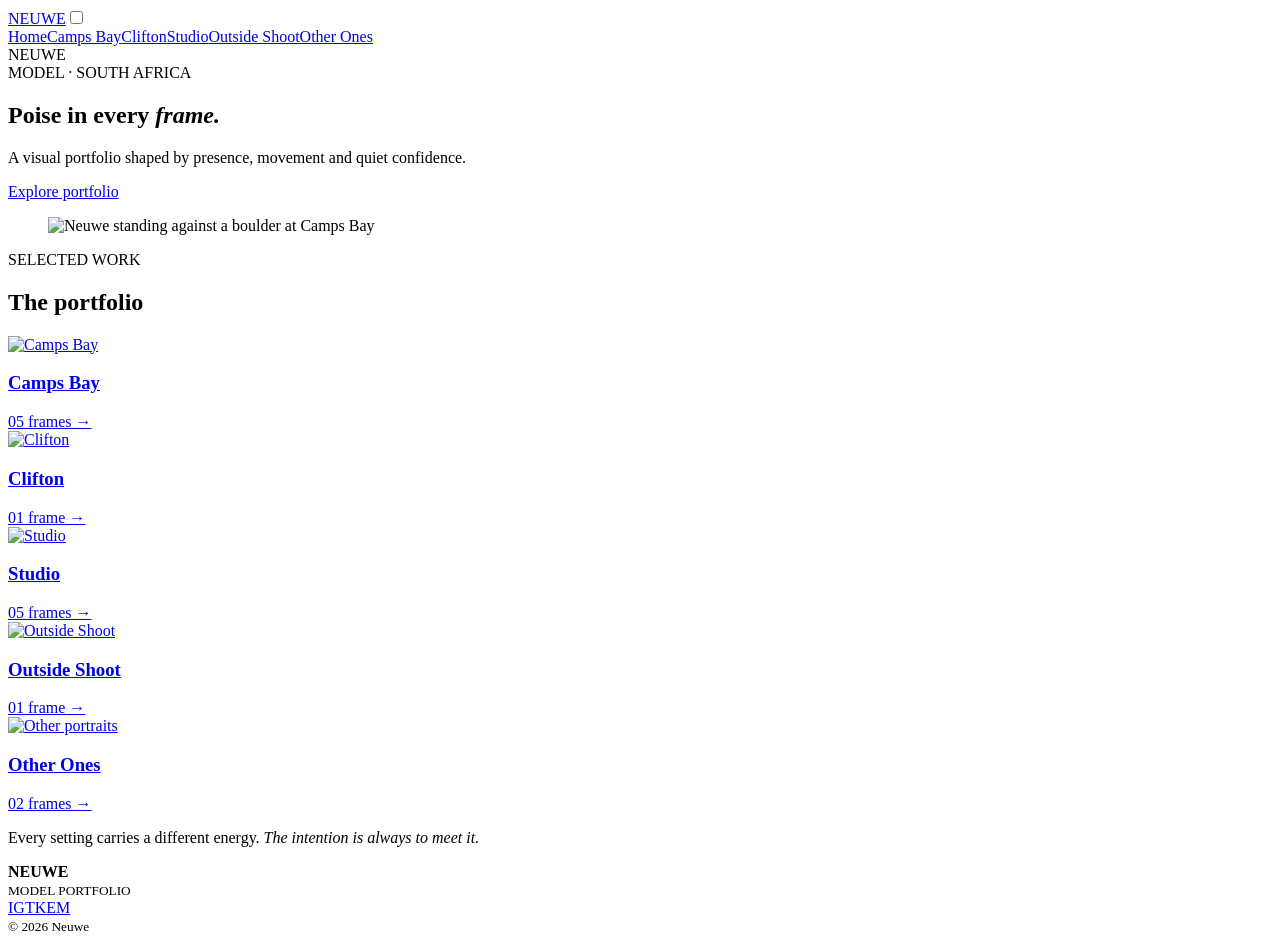
==== index.html @ 2f49eacc "Build Neuwe portfolio homepage" ====
<!doctype html><html lang="en"><head><meta charset="utf-8"><meta name="viewport" content="width=device-width,initial-scale=1"><meta name="description" content="Neuwe - modeling portfolio"><title>Neuwe | Model Portfolio</title><link rel="stylesheet" href="style.css"></head><body class="home"><header class="site-header"><nav class="nav container"><a class="logo" href="index.html">NEUWE</a><input class="toggle" id="navtoggle" type="checkbox"><label class="hamb" for="navtoggle"><span></span><span></span><span></span></label><div class="links"><a class="active" href="index.html">Home</a><a href="camps-bay.html">Camps Bay</a><a href="clifton.html">Clifton</a><a href="studio.html">Studio</a><a href="outside-shoot.html">Outside Shoot</a><a href="other-ones.html">Other Ones</a></div></nav></header><main><section class="hero"><div class="hero-in container"><div class="ghost">NEUWE</div><div class="hero-copy"><div class="eyebrow">MODEL · SOUTH AFRICA</div><h1>Poise in every <em>frame.</em></h1><p>A visual portfolio shaped by presence, movement and quiet confidence.</p><a class="button" href="#portfolio">Explore portfolio</a></div><figure class="hero-photo"><img src="images/camps-bay/1.jpg" alt="Neuwe standing against a boulder at Camps Bay"></figure></div></section><section class="preview" id="portfolio"><div class="container"><div class="section-head"><div><div class="eyebrow">SELECTED WORK</div><h2>The portfolio</h2></div></div><div class="cards"><a class="card" href="camps-bay.html"><div class="pic"><img src="images/camps-bay/2.jpg" alt="Camps Bay"></div><h3>Camps Bay</h3><span>05 frames →</span></a><a class="card" href="clifton.html"><div class="pic"><img src="images/clifton/1.jpg" alt="Clifton"></div><h3>Clifton</h3><span>01 frame →</span></a><a class="card" href="studio.html"><div class="pic"><img src="images/studio/1.jpg" alt="Studio"></div><h3>Studio</h3><span>05 frames →</span></a><a class="card" href="outside-shoot.html"><div class="pic"><img src="images/outside-shoot/1.jpg" alt="Outside Shoot"></div><h3>Outside Shoot</h3><span>01 frame →</span></a><a class="card" href="other-ones.html"><div class="pic"><img src="images/other-ones/1.jpg" alt="Other portraits"></div><h3>Other Ones</h3><span>02 frames →</span></a></div></div></section><section class="statement"><div class="container"><p>Every setting carries a different energy. <em>The intention is always to meet it.</em></p></div></section></main><footer><div class="foot container"><div><strong>NEUWE</strong><br><small>MODEL PORTFOLIO</small></div><div class="social"><a href="#">IG</a><a href="#">TK</a><a href="#">EM</a></div><small>© 2026 Neuwe</small></div></footer></body></html>
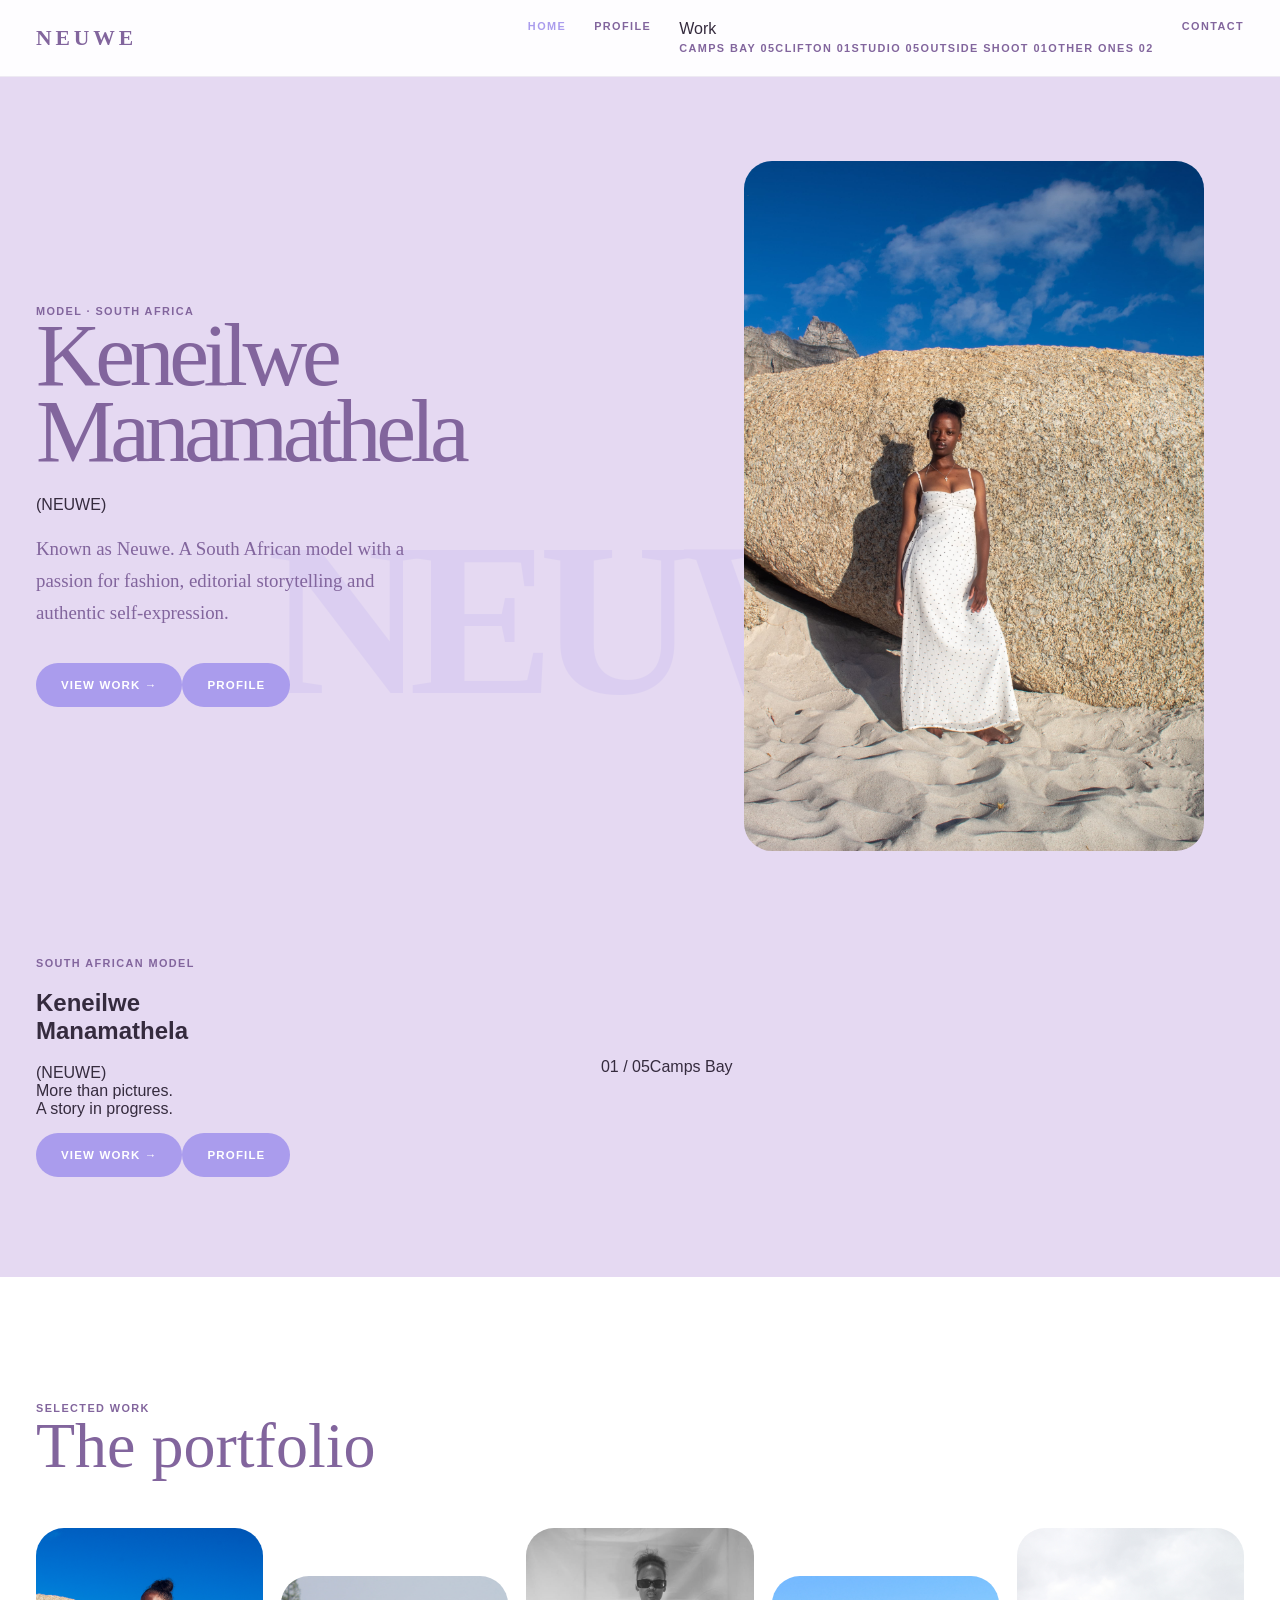
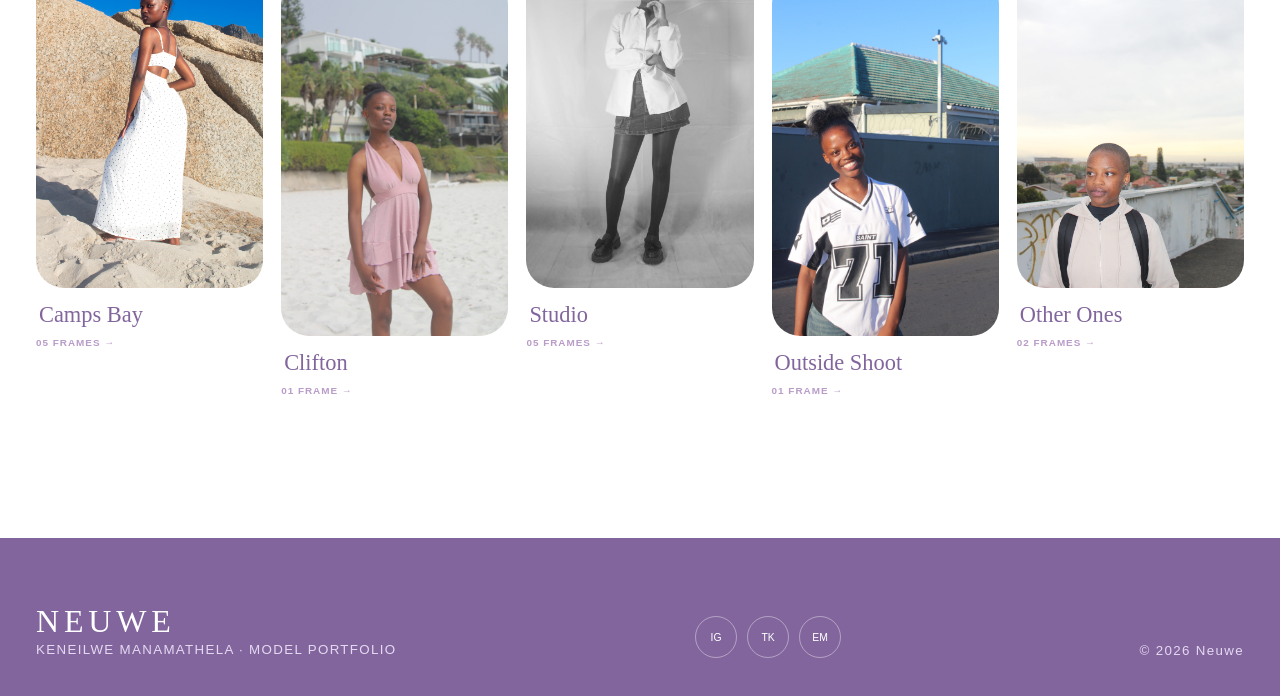
==== commit 074d642b: "Redesign Neuwe homepage and add profile entry" ====
--- a/index.html
+++ b/index.html
@@ -1 +1,53 @@
-<!doctype html><html lang="en"><head><meta charset="utf-8"><meta name="viewport" content="width=device-width,initial-scale=1"><meta name="description" content="Neuwe - modeling portfolio"><title>Neuwe | Model Portfolio</title><link rel="stylesheet" href="style.css"></head><body class="home"><header class="site-header"><nav class="nav container"><a class="logo" href="index.html">NEUWE</a><input class="toggle" id="navtoggle" type="checkbox"><label class="hamb" for="navtoggle"><span></span><span></span><span></span></label><div class="links"><a class="active" href="index.html">Home</a><a href="camps-bay.html">Camps Bay</a><a href="clifton.html">Clifton</a><a href="studio.html">Studio</a><a href="outside-shoot.html">Outside Shoot</a><a href="other-ones.html">Other Ones</a></div></nav></header><main><section class="hero"><div class="hero-in container"><div class="ghost">NEUWE</div><div class="hero-copy"><div class="eyebrow">MODEL · SOUTH AFRICA</div><h1>Poise in every <em>frame.</em></h1><p>A visual portfolio shaped by presence, movement and quiet confidence.</p><a class="button" href="#portfolio">Explore portfolio</a></div><figure class="hero-photo"><img src="images/camps-bay/1.jpg" alt="Neuwe standing against a boulder at Camps Bay"></figure></div></section><section class="preview" id="portfolio"><div class="container"><div class="section-head"><div><div class="eyebrow">SELECTED WORK</div><h2>The portfolio</h2></div></div><div class="cards"><a class="card" href="camps-bay.html"><div class="pic"><img src="images/camps-bay/2.jpg" alt="Camps Bay"></div><h3>Camps Bay</h3><span>05 frames →</span></a><a class="card" href="clifton.html"><div class="pic"><img src="images/clifton/1.jpg" alt="Clifton"></div><h3>Clifton</h3><span>01 frame →</span></a><a class="card" href="studio.html"><div class="pic"><img src="images/studio/1.jpg" alt="Studio"></div><h3>Studio</h3><span>05 frames →</span></a><a class="card" href="outside-shoot.html"><div class="pic"><img src="images/outside-shoot/1.jpg" alt="Outside Shoot"></div><h3>Outside Shoot</h3><span>01 frame →</span></a><a class="card" href="other-ones.html"><div class="pic"><img src="images/other-ones/1.jpg" alt="Other portraits"></div><h3>Other Ones</h3><span>02 frames →</span></a></div></div></section><section class="statement"><div class="container"><p>Every setting carries a different energy. <em>The intention is always to meet it.</em></p></div></section></main><footer><div class="foot container"><div><strong>NEUWE</strong><br><small>MODEL PORTFOLIO</small></div><div class="social"><a href="#">IG</a><a href="#">TK</a><a href="#">EM</a></div><small>© 2026 Neuwe</small></div></footer></body></html>+<!doctype html>
+<html lang="en">
+<head>
+  <meta charset="utf-8">
+  <meta name="viewport" content="width=device-width,initial-scale=1">
+  <meta name="description" content="Keneilwe Manamathela (Neuwe) — South African model portfolio">
+  <title>Keneilwe Manamathela | Neuwe</title>
+  <link rel="stylesheet" href="style.css">
+</head>
+<body class="home">
+<header class="site-header">
+  <nav class="nav container">
+    <a class="logo" href="index.html">NEUWE</a>
+    <input class="toggle" id="navtoggle" type="checkbox">
+    <label class="hamb" for="navtoggle" aria-label="Open navigation"><span></span><span></span><span></span></label>
+    <div class="links">
+      <a class="active" href="index.html">Home</a>
+      <a href="profile.html">Profile</a>
+      <div class="work-nav"><span>Work</span><div class="work-menu"><a href="camps-bay.html">Camps Bay <b>05</b></a><a href="clifton.html">Clifton <b>01</b></a><a href="studio.html">Studio <b>05</b></a><a href="outside-shoot.html">Outside Shoot <b>01</b></a><a href="other-ones.html">Other Ones <b>02</b></a></div></div>
+      <a href="#contact">Contact</a>
+    </div>
+  </nav>
+</header>
+<main>
+  <section class="hero">
+    <div class="hero-in container">
+      <div class="ghost">NEUWE</div>
+      <div class="hero-copy">
+        <div class="eyebrow">MODEL · SOUTH AFRICA</div>
+        <h1>Keneilwe<br>Manamathela</h1>
+        <span class="nickname">(NEUWE)</span>
+        <p>Known as Neuwe. A South African model with a passion for fashion, editorial storytelling and authentic self-expression.</p>
+        <div class="hero-actions"><a class="button" href="#portfolio">View Work →</a><a class="button button-outline" href="profile.html">Profile</a></div>
+      </div>
+      <figure class="hero-photo"><img src="images/camps-bay/1.jpg" alt="Keneilwe Manamathela standing against a boulder at Camps Bay"></figure>
+      <div class="mobile-hero-copy">
+        <div class="eyebrow">SOUTH AFRICAN MODEL</div><h1>Keneilwe<br>Manamathela</h1><span>(NEUWE)</span>
+        <div class="mobile-tagline">More than pictures.<br>A story in progress.</div>
+        <div class="hero-actions"><a class="button" href="#portfolio">View Work →</a><a class="button button-outline" href="profile.html">Profile</a></div>
+      </div>
+      <div class="hero-index"><span>01 / 05</span><i></i><span>Camps Bay</span></div>
+    </div>
+  </section>
+  <section class="preview" id="portfolio"><div class="container"><div class="section-head"><div><div class="eyebrow">SELECTED WORK</div><h2>The portfolio</h2></div></div><div class="cards">
+    <a class="card" href="camps-bay.html"><div class="pic"><img src="images/camps-bay/2.jpg" alt="Camps Bay"></div><h3>Camps Bay</h3><span>05 frames →</span></a>
+    <a class="card" href="clifton.html"><div class="pic"><img src="images/clifton/1.jpg" alt="Clifton"></div><h3>Clifton</h3><span>01 frame →</span></a>
+    <a class="card" href="studio.html"><div class="pic"><img src="images/studio/1.jpg" alt="Studio"></div><h3>Studio</h3><span>05 frames →</span></a>
+    <a class="card" href="outside-shoot.html"><div class="pic"><img src="images/outside-shoot/1.jpg" alt="Outside Shoot"></div><h3>Outside Shoot</h3><span>01 frame →</span></a>
+    <a class="card" href="other-ones.html"><div class="pic"><img src="images/other-ones/1.jpg" alt="Other portraits"></div><h3>Other Ones</h3><span>02 frames →</span></a>
+  </div></div></section>
+</main>
+<footer id="contact"><div class="foot container"><div><strong>NEUWE</strong><br><small>KENEILWE MANAMATHELA · MODEL PORTFOLIO</small></div><div class="social"><a href="#">IG</a><a href="#">TK</a><a href="mailto:">EM</a></div><small>© 2026 Neuwe</small></div></footer>
+</body></html>
--- a/style.css
+++ b/style.css
@@ -0,0 +1 @@
+:root{--plum:#82659D;--lav:#E5D9F2;--mauve:#B99CC8;--lilac:#DEC0F1;--peri:#AA9CED;--blush:#EBD8D0;--ink:#352b3e;--serif:Georgia,'Times New Roman',serif;--r:28px}*{box-sizing:border-box}html{scroll-behavior:smooth}body{margin:0;color:var(--ink);font-family:Arial,sans-serif}img{display:block;width:100%}a{text-decoration:none;color:inherit}.container{width:min(1360px,calc(100% - 72px));margin:auto}.site-header{position:fixed;z-index:20;inset:0 0 auto;background:#fffffff0;border-bottom:1px solid #82659d20}.nav{height:76px;display:flex;align-items:center;justify-content:space-between}.logo{font:700 1.35rem var(--serif);letter-spacing:.18em;color:var(--plum)}.links{display:flex;gap:28px}.links a,.back,.eyebrow{font-size:.68rem;font-weight:700;letter-spacing:.13em;text-transform:uppercase;color:var(--plum)}.links a:hover,.links a.active{color:var(--peri)}.toggle,.hamb{display:none}.home{background:var(--lav)}.hero{min-height:900px;padding:145px 0 100px;overflow:hidden}.hero-in{position:relative;min-height:670px;display:grid;grid-template-columns:.85fr 1.15fr;gap:7vw;align-items:center}.ghost{position:absolute;z-index:0;left:50%;top:46%;transform:translate(-50%,-50%);font:700 clamp(9rem,17vw,18rem)/.7 var(--serif);letter-spacing:-.07em;color:var(--peri);opacity:.16;white-space:nowrap}.hero-copy,.hero-photo{position:relative;z-index:1}.hero-copy h1{font:400 clamp(4.4rem,7vw,7.4rem)/.84 var(--serif);letter-spacing:-.06em;color:var(--plum);margin:0 0 28px}.hero-copy h1 em{display:block;color:var(--mauve);font-weight:400}.hero-copy p{max-width:390px;font:1.18rem/1.7 var(--serif);color:var(--plum)}.button{display:inline-block;margin-top:15px;padding:16px 25px;border-radius:999px;background:var(--peri);color:#fff;font-size:.72rem;font-weight:700;letter-spacing:.1em;text-transform:uppercase}.hero-photo{justify-self:end;max-width:610px}.hero-photo img{height:690px;object-fit:cover;object-position:center 28%;border-radius:var(--r)}.preview{padding:125px 0 140px;background:#fff}.section-head{margin-bottom:50px}.section-head h2{font:400 clamp(3.2rem,5vw,5.5rem)/1 var(--serif);color:var(--plum);margin:0}.cards{display:grid;grid-template-columns:repeat(5,1fr);gap:18px}.pic,.frame{overflow:hidden;border-radius:var(--r)}.card img{height:360px;object-fit:cover;transition:.4s}.card:nth-child(even){margin-top:48px}.card:hover img{transform:scale(1.035)}.card h3{font:400 1.4rem var(--serif);color:var(--plum);margin:14px 3px 4px}.card span{color:var(--mauve);font-size:.62rem;font-weight:700;letter-spacing:.1em;text-transform:uppercase}.statement{padding:120px 0;background:var(--blush)}.statement p{max-width:950px;margin:auto;font:400 clamp(2.5rem,4vw,4.6rem)/1.08 var(--serif);color:var(--plum)}.statement em{color:var(--mauve)}footer{padding:65px 0 38px;background:var(--plum);color:#fff}.foot{display:flex;justify-content:space-between;align-items:end}.foot strong{font:400 2rem var(--serif);letter-spacing:.15em}.foot small{color:var(--lav);letter-spacing:.1em}.social{display:flex;gap:10px}.social a{width:42px;height:42px;border:1px solid #ffffff66;border-radius:50%;display:grid;place-items:center;font-size:.65rem}.category{padding-top:76px}.cat-head{padding:86px 0 58px}.cat-head-in{display:flex;justify-content:space-between;align-items:end}.cat-head h1{font:400 clamp(4.2rem,8vw,8rem)/.85 var(--serif);letter-spacing:-.06em;color:var(--plum);margin:8px 0 0}.frame img{height:100%;object-fit:cover}.camps,.other{background:var(--lav)}.camps-main{padding-bottom:130px}.camps-hero{height:min(78vh,820px);margin-bottom:65px}.camps-grid{display:grid;grid-template-columns:1.1fr .9fr;gap:28px}.camps-grid .frame:nth-child(1){height:440px}.camps-grid .frame:nth-child(2){height:690px;margin-top:70px}.camps-grid .frame:nth-child(3){height:680px;margin-top:-180px}.camps-grid .frame:nth-child(4){height:420px}.clifton-main{padding-bottom:140px}.clifton-feature{padding:65px;background:var(--blush);border-radius:var(--r);display:grid;grid-template-columns:1.35fr .65fr;gap:70px;align-items:center}.clifton-feature .frame{height:720px}.feature-copy h2,.outside-copy h2{font:400 clamp(2.7rem,4vw,4.5rem)/1.05 var(--serif);color:var(--plum)}.feature-copy p,.outside-copy p,.studio-intro{font:1.1rem/1.8 var(--serif);color:var(--plum)}.studio .cat-head{background:var(--lav)}.studio-main{padding:90px 0 140px}.studio-intro{max-width:600px;margin:0 0 65px auto}.studio-grid{display:grid;grid-template-columns:repeat(12,1fr);gap:32px}.studio-grid .frame:nth-child(1){grid-column:1/8;height:700px}.studio-grid .frame:nth-child(2){grid-column:9/13;height:500px;margin-top:90px}.studio-grid .frame:nth-child(3){grid-column:1/5;height:510px;margin-top:55px}.studio-grid .frame:nth-child(4){grid-column:5/13;height:680px}.studio-grid .frame:nth-child(5){grid-column:3/11;height:740px}.studio-grid img{filter:grayscale(100%)}.outside{background:var(--blush)}.outside-main{padding:20px 0 140px}.outside-combo{display:grid;grid-template-columns:.7fr 1.3fr;gap:70px;align-items:center}.outside-copy{padding-left:35px}.outside-combo .frame{height:770px}.other-main{padding-bottom:145px}.pair{display:grid;grid-template-columns:1fr 1fr;gap:7vw;min-height:820px}.pair .frame{height:680px}.pair .frame:nth-child(2){margin-top:145px}.pair-note{max-width:620px;margin:50px auto;text-align:center;font:2rem/1.4 var(--serif);color:var(--plum)}@media(max-width:760px){.container{width:calc(100% - 32px)}.nav{height:66px}.links{position:fixed;inset:66px 0 auto;padding:28px 24px;background:var(--lav);display:none;flex-direction:column}.links a{padding:11px 0;font:400 1.4rem var(--serif);text-transform:none;letter-spacing:0}.hamb{display:flex;width:34px;height:34px;flex-direction:column;justify-content:center;align-items:flex-end;gap:5px}.hamb span{width:23px;height:1.5px;background:var(--plum)}.toggle{position:absolute;opacity:0}.toggle:checked~.links{display:flex}.hero{min-height:0;padding:95px 0 70px}.hero-in{display:flex;flex-direction:column;gap:28px;min-height:0}.ghost{top:35px;right:-3px;left:auto;transform:none;writing-mode:vertical-rl;font-size:24vw}.hero-photo{order:1;width:calc(100% - 42px);margin-right:auto}.hero-photo img{height:125vw;max-height:590px}.hero-copy{order:2}.hero-copy h1{font-size:16vw}.cards{grid-template-columns:1fr 1fr;gap:28px 13px}.card:nth-child(even){margin-top:50px}.card img{height:245px}.preview,.statement{padding:80px 0}.statement p{font-size:9vw}.foot{display:grid;gap:30px}.category{padding-top:66px}.cat-head{padding:55px 0 42px}.cat-head-in{flex-direction:column-reverse;align-items:flex-start;gap:25px}.cat-head h1{font-size:18vw}.camps-main{padding-bottom:85px}.camps-hero{width:94%;height:520px;margin:0 0 45px auto}.camps-grid{display:flex;flex-direction:column;gap:38px}.camps-grid .frame:nth-child(1){width:76%;height:390px}.camps-grid .frame:nth-child(2){width:88%;height:500px;margin-left:auto}.camps-grid .frame:nth-child(3){height:430px;margin:0}.camps-grid .frame:nth-child(4){width:72%;height:400px;margin-left:auto}.clifton-feature{padding:18px 18px 36px;display:flex;flex-direction:column}.clifton-feature .frame{height:540px}.studio-grid{display:flex;flex-direction:column;gap:42px}.studio-grid .frame:nth-child(1){width:92%;height:510px}.studio-grid .frame:nth-child(2){width:68%;height:390px;margin-left:auto}.studio-grid .frame:nth-child(3){width:72%;height:410px;margin:0}.studio-grid .frame:nth-child(4){height:480px}.studio-grid .frame:nth-child(5){width:84%;height:520px;margin:auto}.outside-combo{display:flex;flex-direction:column-reverse;gap:0}.outside-combo .frame{width:91%;height:560px;margin-left:auto}.outside-copy{width:88%;margin-top:-32px;padding:35px 26px;background:var(--lav);border-radius:22px;z-index:2}.pair{position:relative;display:block;min-height:760px}.pair .frame:first-child{width:82%;height:500px}.pair .frame:nth-child(2){position:absolute;right:0;bottom:0;width:67%;height:420px;margin:0;border:7px solid var(--lav)}.pair-note{font-size:1.6rem}}
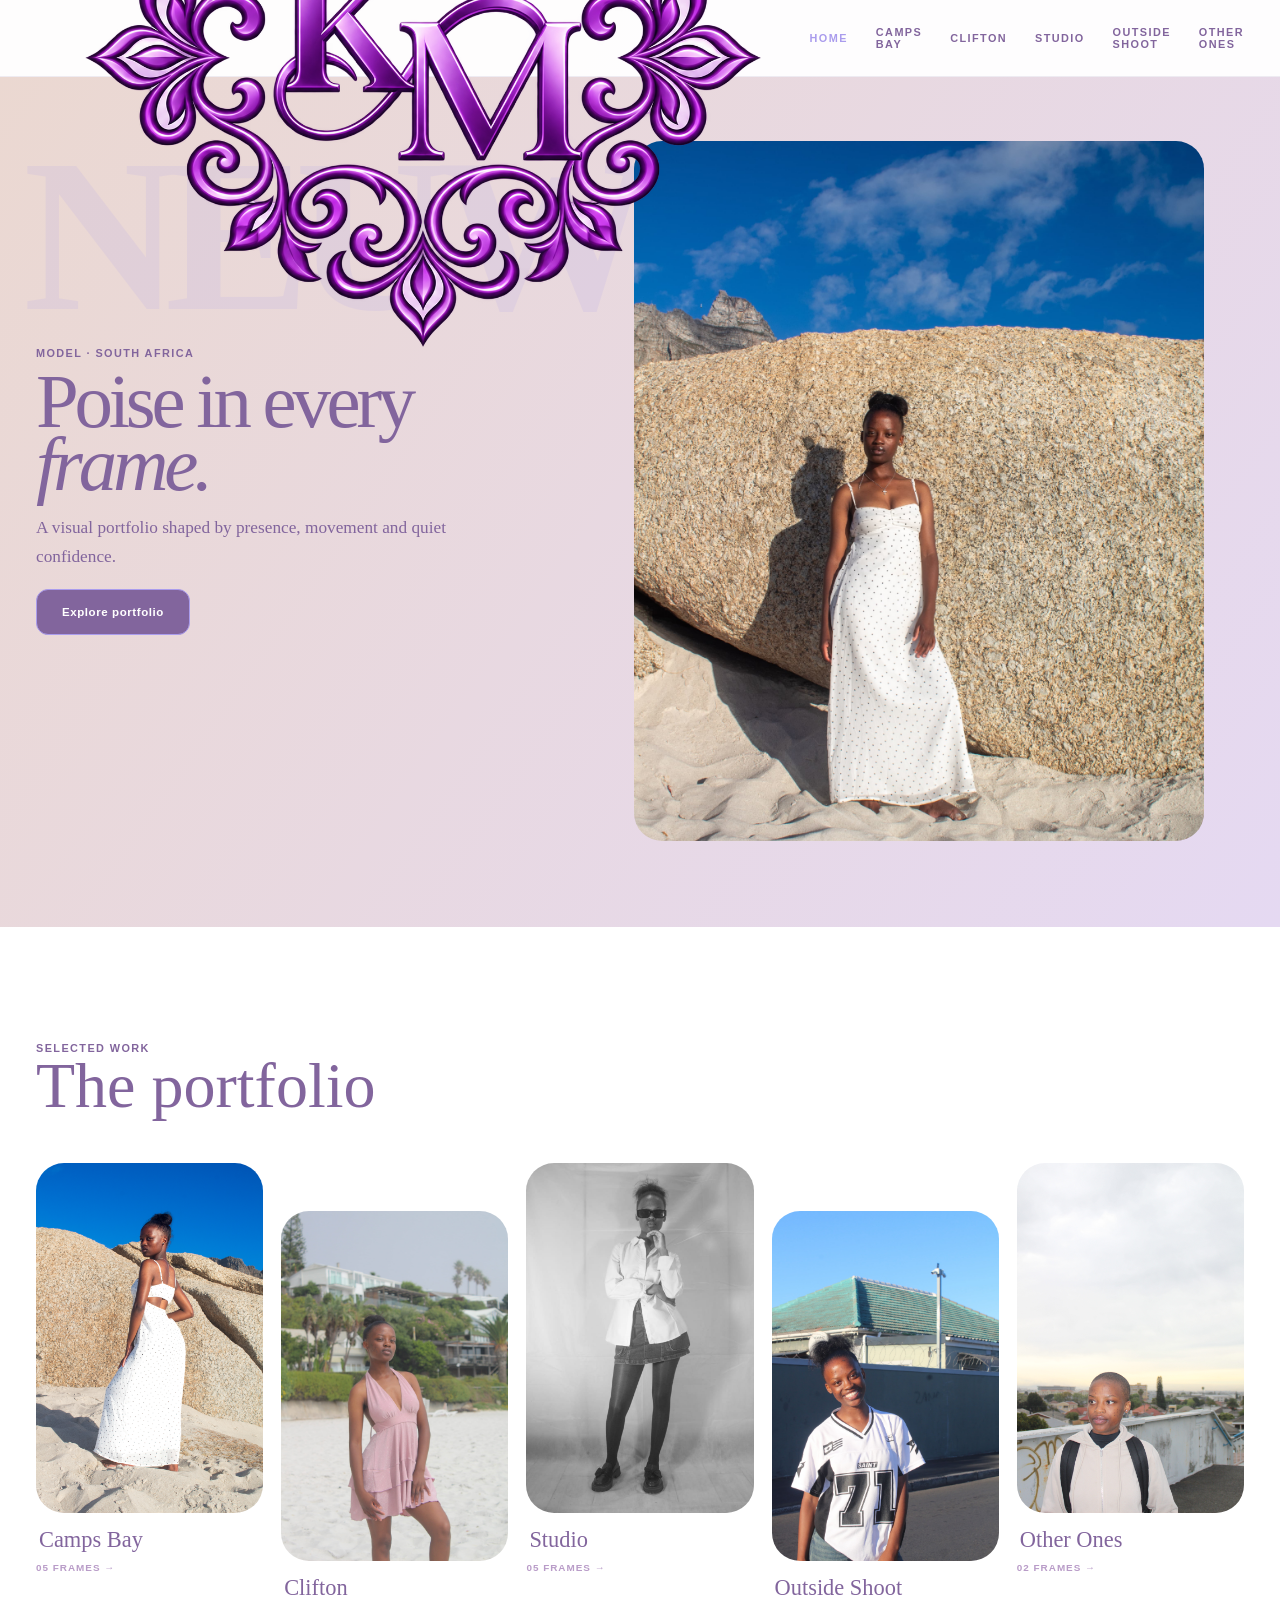
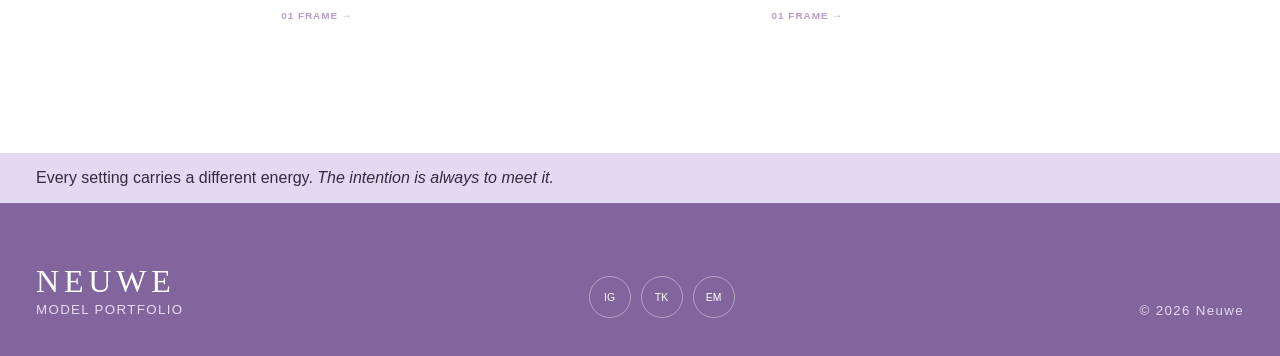
==== commit 492299b9: "Integrate KM logo into homepage header" ====
--- a/index.html
+++ b/index.html
@@ -1,53 +1 @@
-<!doctype html>
-<html lang="en">
-<head>
-  <meta charset="utf-8">
-  <meta name="viewport" content="width=device-width,initial-scale=1">
-  <meta name="description" content="Keneilwe Manamathela (Neuwe) — South African model portfolio">
-  <title>Keneilwe Manamathela | Neuwe</title>
-  <link rel="stylesheet" href="style.css">
-</head>
-<body class="home">
-<header class="site-header">
-  <nav class="nav container">
-    <a class="logo" href="index.html">NEUWE</a>
-    <input class="toggle" id="navtoggle" type="checkbox">
-    <label class="hamb" for="navtoggle" aria-label="Open navigation"><span></span><span></span><span></span></label>
-    <div class="links">
-      <a class="active" href="index.html">Home</a>
-      <a href="profile.html">Profile</a>
-      <div class="work-nav"><span>Work</span><div class="work-menu"><a href="camps-bay.html">Camps Bay <b>05</b></a><a href="clifton.html">Clifton <b>01</b></a><a href="studio.html">Studio <b>05</b></a><a href="outside-shoot.html">Outside Shoot <b>01</b></a><a href="other-ones.html">Other Ones <b>02</b></a></div></div>
-      <a href="#contact">Contact</a>
-    </div>
-  </nav>
-</header>
-<main>
-  <section class="hero">
-    <div class="hero-in container">
-      <div class="ghost">NEUWE</div>
-      <div class="hero-copy">
-        <div class="eyebrow">MODEL · SOUTH AFRICA</div>
-        <h1>Keneilwe<br>Manamathela</h1>
-        <span class="nickname">(NEUWE)</span>
-        <p>Known as Neuwe. A South African model with a passion for fashion, editorial storytelling and authentic self-expression.</p>
-        <div class="hero-actions"><a class="button" href="#portfolio">View Work →</a><a class="button button-outline" href="profile.html">Profile</a></div>
-      </div>
-      <figure class="hero-photo"><img src="images/camps-bay/1.jpg" alt="Keneilwe Manamathela standing against a boulder at Camps Bay"></figure>
-      <div class="mobile-hero-copy">
-        <div class="eyebrow">SOUTH AFRICAN MODEL</div><h1>Keneilwe<br>Manamathela</h1><span>(NEUWE)</span>
-        <div class="mobile-tagline">More than pictures.<br>A story in progress.</div>
-        <div class="hero-actions"><a class="button" href="#portfolio">View Work →</a><a class="button button-outline" href="profile.html">Profile</a></div>
-      </div>
-      <div class="hero-index"><span>01 / 05</span><i></i><span>Camps Bay</span></div>
-    </div>
-  </section>
-  <section class="preview" id="portfolio"><div class="container"><div class="section-head"><div><div class="eyebrow">SELECTED WORK</div><h2>The portfolio</h2></div></div><div class="cards">
-    <a class="card" href="camps-bay.html"><div class="pic"><img src="images/camps-bay/2.jpg" alt="Camps Bay"></div><h3>Camps Bay</h3><span>05 frames →</span></a>
-    <a class="card" href="clifton.html"><div class="pic"><img src="images/clifton/1.jpg" alt="Clifton"></div><h3>Clifton</h3><span>01 frame →</span></a>
-    <a class="card" href="studio.html"><div class="pic"><img src="images/studio/1.jpg" alt="Studio"></div><h3>Studio</h3><span>05 frames →</span></a>
-    <a class="card" href="outside-shoot.html"><div class="pic"><img src="images/outside-shoot/1.jpg" alt="Outside Shoot"></div><h3>Outside Shoot</h3><span>01 frame →</span></a>
-    <a class="card" href="other-ones.html"><div class="pic"><img src="images/other-ones/1.jpg" alt="Other portraits"></div><h3>Other Ones</h3><span>02 frames →</span></a>
-  </div></div></section>
-</main>
-<footer id="contact"><div class="foot container"><div><strong>NEUWE</strong><br><small>KENEILWE MANAMATHELA · MODEL PORTFOLIO</small></div><div class="social"><a href="#">IG</a><a href="#">TK</a><a href="mailto:">EM</a></div><small>© 2026 Neuwe</small></div></footer>
-</body></html>+<!doctype html><html lang="en"><head><meta charset="utf-8"><meta name="viewport" content="width=device-width,initial-scale=1"><meta name="description" content="Neuwe - modeling portfolio"><title>Neuwe | Model Portfolio</title><link rel="stylesheet" href="style.css"></head><body class="home"><header class="site-header"><nav class="nav container"><a class="logo" href="index.html" aria-label="Neuwe home"><img src="images/logo/km-logo.png" alt="KM logo"></a><input class="toggle" id="navtoggle" type="checkbox"><label class="hamb" for="navtoggle"><span></span><span></span><span></span></label><div class="links"><a class="active" href="index.html">Home</a><a href="camps-bay.html">Camps Bay</a><a href="clifton.html">Clifton</a><a href="studio.html">Studio</a><a href="outside-shoot.html">Outside Shoot</a><a href="other-ones.html">Other Ones</a></div></nav></header><main><section class="hero"><div class="hero-in container"><div class="ghost">NEUWE</div><div class="hero-copy"><div class="eyebrow">MODEL · SOUTH AFRICA</div><h1>Poise in every <em>frame.</em></h1><p>A visual portfolio shaped by presence, movement and quiet confidence.</p><a class="button" href="#portfolio">Explore portfolio</a></div><figure class="hero-photo"><img src="images/camps-bay/1.jpg" alt="Neuwe standing against a boulder at Camps Bay"></figure></div></section><section class="preview" id="portfolio"><div class="container"><div class="section-head"><div><div class="eyebrow">SELECTED WORK</div><h2>The portfolio</h2></div></div><div class="cards"><a class="card" href="camps-bay.html"><div class="pic"><img src="images/camps-bay/2.jpg" alt="Camps Bay"></div><h3>Camps Bay</h3><span>05 frames →</span></a><a class="card" href="clifton.html"><div class="pic"><img src="images/clifton/1.jpg" alt="Clifton"></div><h3>Clifton</h3><span>01 frame →</span></a><a class="card" href="studio.html"><div class="pic"><img src="images/studio/1.jpg" alt="Studio"></div><h3>Studio</h3><span>05 frames →</span></a><a class="card" href="outside-shoot.html"><div class="pic"><img src="images/outside-shoot/1.jpg" alt="Outside Shoot"></div><h3>Outside Shoot</h3><span>01 frame →</span></a><a class="card" href="other-ones.html"><div class="pic"><img src="images/other-ones/1.jpg" alt="Other portraits"></div><h3>Other Ones</h3><span>02 frames →</span></a></div></div></section><section class="statement"><div class="container"><p>Every setting carries a different energy. <em>The intention is always to meet it.</em></p></div></section></main><footer><div class="foot container"><div><strong>NEUWE</strong><br><small>MODEL PORTFOLIO</small></div><div class="social"><a href="#">IG</a><a href="#">TK</a><a href="#">EM</a></div><small>© 2026 Neuwe</small></div></footer></body></html>
--- a/style.css
+++ b/style.css
@@ -1 +1,40 @@
-:root{--plum:#82659D;--lav:#E5D9F2;--mauve:#B99CC8;--lilac:#DEC0F1;--peri:#AA9CED;--blush:#EBD8D0;--ink:#352b3e;--serif:Georgia,'Times New Roman',serif;--r:28px}*{box-sizing:border-box}html{scroll-behavior:smooth}body{margin:0;color:var(--ink);font-family:Arial,sans-serif}img{display:block;width:100%}a{text-decoration:none;color:inherit}.container{width:min(1360px,calc(100% - 72px));margin:auto}.site-header{position:fixed;z-index:20;inset:0 0 auto;background:#fffffff0;border-bottom:1px solid #82659d20}.nav{height:76px;display:flex;align-items:center;justify-content:space-between}.logo{font:700 1.35rem var(--serif);letter-spacing:.18em;color:var(--plum)}.links{display:flex;gap:28px}.links a,.back,.eyebrow{font-size:.68rem;font-weight:700;letter-spacing:.13em;text-transform:uppercase;color:var(--plum)}.links a:hover,.links a.active{color:var(--peri)}.toggle,.hamb{display:none}.home{background:var(--lav)}.hero{min-height:900px;padding:145px 0 100px;overflow:hidden}.hero-in{position:relative;min-height:670px;display:grid;grid-template-columns:.85fr 1.15fr;gap:7vw;align-items:center}.ghost{position:absolute;z-index:0;left:50%;top:46%;transform:translate(-50%,-50%);font:700 clamp(9rem,17vw,18rem)/.7 var(--serif);letter-spacing:-.07em;color:var(--peri);opacity:.16;white-space:nowrap}.hero-copy,.hero-photo{position:relative;z-index:1}.hero-copy h1{font:400 clamp(4.4rem,7vw,7.4rem)/.84 var(--serif);letter-spacing:-.06em;color:var(--plum);margin:0 0 28px}.hero-copy h1 em{display:block;color:var(--mauve);font-weight:400}.hero-copy p{max-width:390px;font:1.18rem/1.7 var(--serif);color:var(--plum)}.button{display:inline-block;margin-top:15px;padding:16px 25px;border-radius:999px;background:var(--peri);color:#fff;font-size:.72rem;font-weight:700;letter-spacing:.1em;text-transform:uppercase}.hero-photo{justify-self:end;max-width:610px}.hero-photo img{height:690px;object-fit:cover;object-position:center 28%;border-radius:var(--r)}.preview{padding:125px 0 140px;background:#fff}.section-head{margin-bottom:50px}.section-head h2{font:400 clamp(3.2rem,5vw,5.5rem)/1 var(--serif);color:var(--plum);margin:0}.cards{display:grid;grid-template-columns:repeat(5,1fr);gap:18px}.pic,.frame{overflow:hidden;border-radius:var(--r)}.card img{height:360px;object-fit:cover;transition:.4s}.card:nth-child(even){margin-top:48px}.card:hover img{transform:scale(1.035)}.card h3{font:400 1.4rem var(--serif);color:var(--plum);margin:14px 3px 4px}.card span{color:var(--mauve);font-size:.62rem;font-weight:700;letter-spacing:.1em;text-transform:uppercase}.statement{padding:120px 0;background:var(--blush)}.statement p{max-width:950px;margin:auto;font:400 clamp(2.5rem,4vw,4.6rem)/1.08 var(--serif);color:var(--plum)}.statement em{color:var(--mauve)}footer{padding:65px 0 38px;background:var(--plum);color:#fff}.foot{display:flex;justify-content:space-between;align-items:end}.foot strong{font:400 2rem var(--serif);letter-spacing:.15em}.foot small{color:var(--lav);letter-spacing:.1em}.social{display:flex;gap:10px}.social a{width:42px;height:42px;border:1px solid #ffffff66;border-radius:50%;display:grid;place-items:center;font-size:.65rem}.category{padding-top:76px}.cat-head{padding:86px 0 58px}.cat-head-in{display:flex;justify-content:space-between;align-items:end}.cat-head h1{font:400 clamp(4.2rem,8vw,8rem)/.85 var(--serif);letter-spacing:-.06em;color:var(--plum);margin:8px 0 0}.frame img{height:100%;object-fit:cover}.camps,.other{background:var(--lav)}.camps-main{padding-bottom:130px}.camps-hero{height:min(78vh,820px);margin-bottom:65px}.camps-grid{display:grid;grid-template-columns:1.1fr .9fr;gap:28px}.camps-grid .frame:nth-child(1){height:440px}.camps-grid .frame:nth-child(2){height:690px;margin-top:70px}.camps-grid .frame:nth-child(3){height:680px;margin-top:-180px}.camps-grid .frame:nth-child(4){height:420px}.clifton-main{padding-bottom:140px}.clifton-feature{padding:65px;background:var(--blush);border-radius:var(--r);display:grid;grid-template-columns:1.35fr .65fr;gap:70px;align-items:center}.clifton-feature .frame{height:720px}.feature-copy h2,.outside-copy h2{font:400 clamp(2.7rem,4vw,4.5rem)/1.05 var(--serif);color:var(--plum)}.feature-copy p,.outside-copy p,.studio-intro{font:1.1rem/1.8 var(--serif);color:var(--plum)}.studio .cat-head{background:var(--lav)}.studio-main{padding:90px 0 140px}.studio-intro{max-width:600px;margin:0 0 65px auto}.studio-grid{display:grid;grid-template-columns:repeat(12,1fr);gap:32px}.studio-grid .frame:nth-child(1){grid-column:1/8;height:700px}.studio-grid .frame:nth-child(2){grid-column:9/13;height:500px;margin-top:90px}.studio-grid .frame:nth-child(3){grid-column:1/5;height:510px;margin-top:55px}.studio-grid .frame:nth-child(4){grid-column:5/13;height:680px}.studio-grid .frame:nth-child(5){grid-column:3/11;height:740px}.studio-grid img{filter:grayscale(100%)}.outside{background:var(--blush)}.outside-main{padding:20px 0 140px}.outside-combo{display:grid;grid-template-columns:.7fr 1.3fr;gap:70px;align-items:center}.outside-copy{padding-left:35px}.outside-combo .frame{height:770px}.other-main{padding-bottom:145px}.pair{display:grid;grid-template-columns:1fr 1fr;gap:7vw;min-height:820px}.pair .frame{height:680px}.pair .frame:nth-child(2){margin-top:145px}.pair-note{max-width:620px;margin:50px auto;text-align:center;font:2rem/1.4 var(--serif);color:var(--plum)}@media(max-width:760px){.container{width:calc(100% - 32px)}.nav{height:66px}.links{position:fixed;inset:66px 0 auto;padding:28px 24px;background:var(--lav);display:none;flex-direction:column}.links a{padding:11px 0;font:400 1.4rem var(--serif);text-transform:none;letter-spacing:0}.hamb{display:flex;width:34px;height:34px;flex-direction:column;justify-content:center;align-items:flex-end;gap:5px}.hamb span{width:23px;height:1.5px;background:var(--plum)}.toggle{position:absolute;opacity:0}.toggle:checked~.links{display:flex}.hero{min-height:0;padding:95px 0 70px}.hero-in{display:flex;flex-direction:column;gap:28px;min-height:0}.ghost{top:35px;right:-3px;left:auto;transform:none;writing-mode:vertical-rl;font-size:24vw}.hero-photo{order:1;width:calc(100% - 42px);margin-right:auto}.hero-photo img{height:125vw;max-height:590px}.hero-copy{order:2}.hero-copy h1{font-size:16vw}.cards{grid-template-columns:1fr 1fr;gap:28px 13px}.card:nth-child(even){margin-top:50px}.card img{height:245px}.preview,.statement{padding:80px 0}.statement p{font-size:9vw}.foot{display:grid;gap:30px}.category{padding-top:66px}.cat-head{padding:55px 0 42px}.cat-head-in{flex-direction:column-reverse;align-items:flex-start;gap:25px}.cat-head h1{font-size:18vw}.camps-main{padding-bottom:85px}.camps-hero{width:94%;height:520px;margin:0 0 45px auto}.camps-grid{display:flex;flex-direction:column;gap:38px}.camps-grid .frame:nth-child(1){width:76%;height:390px}.camps-grid .frame:nth-child(2){width:88%;height:500px;margin-left:auto}.camps-grid .frame:nth-child(3){height:430px;margin:0}.camps-grid .frame:nth-child(4){width:72%;height:400px;margin-left:auto}.clifton-feature{padding:18px 18px 36px;display:flex;flex-direction:column}.clifton-feature .frame{height:540px}.studio-grid{display:flex;flex-direction:column;gap:42px}.studio-grid .frame:nth-child(1){width:92%;height:510px}.studio-grid .frame:nth-child(2){width:68%;height:390px;margin-left:auto}.studio-grid .frame:nth-child(3){width:72%;height:410px;margin:0}.studio-grid .frame:nth-child(4){height:480px}.studio-grid .frame:nth-child(5){width:84%;height:520px;margin:auto}.outside-combo{display:flex;flex-direction:column-reverse;gap:0}.outside-combo .frame{width:91%;height:560px;margin-left:auto}.outside-copy{width:88%;margin-top:-32px;padding:35px 26px;background:var(--lav);border-radius:22px;z-index:2}.pair{position:relative;display:block;min-height:760px}.pair .frame:first-child{width:82%;height:500px}.pair .frame:nth-child(2){position:absolute;right:0;bottom:0;width:67%;height:420px;margin:0;border:7px solid var(--lav)}.pair-note{font-size:1.6rem}}+:root{--plum:#82659D;--lav:#E5D9F2;--mauve:#B99CC8;--lilac:#DEC0F1;--peri:#AA9CED;--blush:#EBD8D0;--ink:#352b3e;--serif:Georgia,'Times New Roman',serif;--r:28px}*{box-sizing:border-box}html{scroll-behavior:smooth}body{margin:0;color:var(--ink);font-family:Arial,sans-serif}img{display:block;width:100%}a{text-decoration:none;color:inherit}.container{width:min(1360px,calc(100% - 72px));margin:auto}.site-header{position:fixed;z-index:20;inset:0 0 auto;background:#fffffff2;border-bottom:1px solid #82659d20}.nav{height:76px;display:flex;align-items:center;justify-content:space-between}.logo{font:700 1.35rem var(--serif);letter-spacing:.18em;color:var(--plum)}.links{display:flex;align-items:center;gap:28px}.links>a,.work-nav>span,.back,.eyebrow{font-size:.68rem;font-weight:700;letter-spacing:.13em;text-transform:uppercase;color:var(--plum)}.links>a:hover,.links>a.active{color:var(--peri)}.work-nav{position:relative;cursor:pointer}.work-menu{position:absolute;top:22px;left:-24px;width:210px;padding:15px 20px;background:#f8f2fc;border-radius:0 0 16px 16px;box-shadow:0 18px 35px #82659d24;display:none}.work-nav:hover .work-menu{display:block}.work-menu a{display:flex;justify-content:space-between;padding:8px 0;color:var(--plum);font:1rem var(--serif)}.work-menu b{font:600 .65rem Arial}.toggle,.hamb{display:none}.home{background:var(--lav)}.hero{min-height:900px;padding:125px 0 70px;overflow:hidden;background:linear-gradient(125deg,var(--blush),var(--lav))}.hero-in{position:relative;min-height:700px;display:grid;grid-template-columns:.9fr 1.1fr;gap:6vw;align-items:center}.ghost{position:absolute;z-index:0;left:-1vw;top:4%;font:700 clamp(9rem,17vw,18rem)/.75 var(--serif);letter-spacing:-.07em;color:var(--peri);opacity:.14;white-space:nowrap}.hero-copy,.hero-photo{position:relative;z-index:1}.hero-copy h1{font:400 clamp(4rem,6vw,6.6rem)/.82 var(--serif);letter-spacing:-.055em;color:var(--plum);margin:12px 0 14px}.nickname{display:block;color:var(--mauve);letter-spacing:.2em;font-size:.8rem;margin-bottom:24px}.hero-copy p{max-width:440px;font:1.08rem/1.65 var(--serif);color:var(--plum)}.hero-actions{display:flex;gap:14px;margin-top:25px}.button{display:inline-flex;align-items:center;justify-content:center;min-width:145px;padding:16px 25px;border:1px solid var(--peri);border-radius:12px;background:var(--plum);color:#fff;font-size:.72rem;font-weight:700;letter-spacing:.05em}.button-outline{background:transparent;color:var(--plum)}.hero-photo{justify-self:end;width:min(100%,570px)}.hero-photo img{height:700px;object-fit:cover;object-position:center 28%;border-radius:var(--r)}.hero-index{position:absolute;left:0;right:0;bottom:0;z-index:3;display:flex;align-items:center;gap:18px;color:var(--plum);font-size:.65rem;font-weight:700;letter-spacing:.1em;text-transform:uppercase}.hero-index i{height:1px;background:var(--mauve);width:120px}.hero-index span:last-child{margin-left:auto}.mobile-hero-copy{display:none}.preview{padding:115px 0 130px;background:#fff}.section-head{margin-bottom:45px}.section-head h2{font:400 clamp(3.2rem,5vw,5.5rem)/1 var(--serif);color:var(--plum);margin:0}.cards{display:grid;grid-template-columns:repeat(5,1fr);gap:18px}.pic,.frame{overflow:hidden;border-radius:var(--r)}.card img{height:350px;object-fit:cover;transition:.4s}.card:nth-child(even){margin-top:48px}.card:hover img{transform:scale(1.035)}.card h3{font:400 1.4rem var(--serif);color:var(--plum);margin:14px 3px 4px}.card span{color:var(--mauve);font-size:.62rem;font-weight:700;letter-spacing:.1em;text-transform:uppercase}footer{padding:60px 0 38px;background:var(--plum);color:#fff}.foot{display:flex;justify-content:space-between;align-items:end}.foot strong{font:400 2rem var(--serif);letter-spacing:.15em}.foot small{color:var(--lav);letter-spacing:.1em}.social{display:flex;gap:10px}.social a{width:42px;height:42px;border:1px solid #ffffff66;border-radius:50%;display:grid;place-items:center;font-size:.65rem}.category{padding-top:76px}.cat-head{padding:86px 0 58px}.cat-head-in{display:flex;justify-content:space-between;align-items:end}.cat-head h1{font:400 clamp(4.2rem,8vw,8rem)/.85 var(--serif);letter-spacing:-.06em;color:var(--plum);margin:8px 0 0}.frame img{height:100%;object-fit:cover}.camps,.other{background:var(--lav)}.camps-main{padding-bottom:130px}.camps-hero{height:min(78vh,820px);margin-bottom:65px}.camps-grid{display:grid;grid-template-columns:1.1fr .9fr;gap:28px}.camps-grid .frame:nth-child(1){height:440px}.camps-grid .frame:nth-child(2){height:690px;margin-top:70px}.camps-grid .frame:nth-child(3){height:680px;margin-top:-180px}.camps-grid .frame:nth-child(4){height:420px}.clifton-main{padding-bottom:140px}.clifton-feature{padding:65px;background:var(--blush);border-radius:var(--r);display:grid;grid-template-columns:1.35fr .65fr;gap:70px;align-items:center}.clifton-feature .frame{height:720px}.feature-copy h2,.outside-copy h2{font:400 clamp(2.7rem,4vw,4.5rem)/1.05 var(--serif);color:var(--plum)}.feature-copy p,.outside-copy p,.studio-intro{font:1.1rem/1.8 var(--serif);color:var(--plum)}.studio .cat-head{background:var(--lav)}.studio-main{padding:90px 0 140px}.studio-intro{max-width:600px;margin:0 0 65px auto}.studio-grid{display:grid;grid-template-columns:repeat(12,1fr);gap:32px}.studio-grid .frame:nth-child(1){grid-column:1/8;height:700px}.studio-grid .frame:nth-child(2){grid-column:9/13;height:500px;margin-top:90px}.studio-grid .frame:nth-child(3){grid-column:1/5;height:510px;margin-top:55px}.studio-grid .frame:nth-child(4){grid-column:5/13;height:680px}.studio-grid .frame:nth-child(5){grid-column:3/11;height:740px}.studio-grid img{filter:grayscale(100%)}.outside{background:var(--blush)}.outside-main{padding:20px 0 140px}.outside-combo{display:grid;grid-template-columns:.7fr 1.3fr;gap:70px;align-items:center}.outside-copy{padding-left:35px}.outside-combo .frame{height:770px}.other-main{padding-bottom:145px}.pair{display:grid;grid-template-columns:1fr 1fr;gap:7vw;min-height:820px}.pair .frame{height:680px}.pair .frame:nth-child(2){margin-top:145px}.pair-note{max-width:620px;margin:50px auto;text-align:center;font:2rem/1.4 var(--serif);color:var(--plum)}
+@media(max-width:760px){body.home{background:var(--blush)}.container{width:calc(100% - 36px)}.site-header{background:transparent;border:0;position:absolute}.nav{height:84px}.logo{color:#fff;font-size:1.35rem;text-shadow:0 1px 10px #352b3e44}.hamb{display:flex;width:38px;height:38px;flex-direction:column;justify-content:center;align-items:flex-end;gap:5px;z-index:30}.hamb span{width:25px;height:2px;background:#fff;box-shadow:0 1px 8px #352b3e44}.toggle{position:absolute;opacity:0}.links{position:fixed;z-index:25;inset:0;padding:115px 34px 40px;background:var(--plum);display:none;flex-direction:column;align-items:flex-start;gap:19px;color:#fff}.links>a,.work-nav>span{font:400 1.8rem var(--serif);text-transform:none;letter-spacing:0;color:#fff}.work-nav{width:100%}.work-menu{position:static;display:block;background:none;box-shadow:none;width:100%;padding:10px 0 0 20px}.work-menu a{color:var(--lav);font:1rem Arial;padding:7px 0}.toggle:checked~.links{display:flex}.hero{height:100svh;min-height:720px;padding:0;background:var(--plum)}.hero-in{width:100%;height:100%;min-height:0;display:block;overflow:hidden}.ghost{z-index:2;left:auto;right:2%;top:14%;writing-mode:vertical-rl;transform:rotate(180deg);font-size:22vw;line-height:.75;color:var(--lilac);opacity:.58}.hero-copy{display:none}.hero-photo{position:absolute;inset:0;width:100%;height:100%;max-width:none;background:var(--plum);overflow:hidden}.hero-photo:after{content:"";position:absolute;inset:0;background:linear-gradient(to bottom,rgba(130,101,157,0) 0%,rgba(130,101,157,0) 43%,rgba(130,101,157,.12) 56%,rgba(130,101,157,.48) 72%,rgba(235,216,208,.90) 92%,var(--blush) 100%)}.hero-photo img{position:absolute;inset:0;width:100%;height:100%;max-height:none;border-radius:0;object-fit:cover;object-position:center 34%}.mobile-hero-copy{display:block;position:absolute;z-index:4;left:24px;right:24px;bottom:92px;color:#fff;text-shadow:0 1px 18px #352b3e66}.mobile-hero-copy .eyebrow{color:#fff;font-size:.62rem;letter-spacing:.22em}.mobile-hero-copy h1{font:400 clamp(2.7rem,12.5vw,4rem)/.87 var(--serif);letter-spacing:-.05em;margin:8px 0 10px}.mobile-hero-copy>span{letter-spacing:.25em;font-size:.75rem}.mobile-tagline{margin:20px 0 0;padding-top:16px;border-top:1px solid #ffffff88;width:max-content;max-width:100%;font:italic 1.65rem/1.08 var(--serif);color:var(--blush)}.mobile-hero-copy .hero-actions{gap:12px;margin-top:24px}.mobile-hero-copy .button{flex:1;min-width:0;padding:15px 10px;border-radius:999px;background:var(--peri);border-color:var(--peri);font-size:.78rem;text-shadow:none}.mobile-hero-copy .button-outline{background:rgba(235,216,208,.92);border-color:var(--blush);color:var(--plum)}.hero-index{left:24px;right:24px;bottom:25px;color:var(--plum);font-size:.63rem;text-shadow:none}.hero-index i{flex:1;width:auto;background:var(--mauve)}.preview{padding:78px 0 85px;background:var(--lav)}.cards{grid-template-columns:1fr 1fr;gap:28px 13px}.card:nth-child(even){margin-top:50px}.card img{height:245px}.foot{display:grid;gap:30px}.category{padding-top:66px}.category .site-header{background:var(--lav)}.cat-head{padding:55px 0 42px}.cat-head-in{flex-direction:column-reverse;align-items:flex-start;gap:25px}.cat-head h1{font-size:18vw}.camps-main{padding-bottom:85px}.camps-hero{width:100%;height:auto;aspect-ratio:4/5;margin:0 0 50px}.camps-hero img{object-position:center 30%}.camps-grid{display:flex;flex-direction:column;gap:46px}.camps-grid .frame:nth-child(1){width:100%;height:auto;aspect-ratio:16/10;margin:0}.camps-grid .frame:nth-child(1) img{object-position:center 38%}.camps-grid .frame:nth-child(2){width:78%;height:auto;aspect-ratio:4/5;margin:0 0 0 auto}.camps-grid .frame:nth-child(3){width:88%;height:auto;aspect-ratio:5/6;margin:0}.camps-grid .frame:nth-child(4){width:100%;height:auto;aspect-ratio:16/10;margin:0}.clifton-feature{padding:18px 18px 36px;display:flex;flex-direction:column}.clifton-feature .frame{height:540px}.studio-grid{display:flex;flex-direction:column;gap:42px}.studio-grid .frame:nth-child(1){width:92%;height:510px}.studio-grid .frame:nth-child(2){width:68%;height:390px;margin-left:auto}.studio-grid .frame:nth-child(3){width:72%;height:410px;margin:0}.studio-grid .frame:nth-child(4){height:480px}.studio-grid .frame:nth-child(5){width:84%;height:520px;margin:auto}.outside-combo{display:flex;flex-direction:column-reverse;gap:0}.outside-combo .frame{width:91%;height:560px;margin-left:auto}.outside-copy{width:88%;margin-top:-32px;padding:35px 26px;background:var(--lav);border-radius:22px;z-index:2}.other-main{padding:0 0 85px}.other-main .container{width:100%}.pair{display:grid;grid-template-columns:1fr;gap:0;min-height:0}.pair .frame{width:auto;height:auto;border-radius:0}.pair .frame:first-child{width:78%;aspect-ratio:4/5;margin:0 0 0 18px;border-radius:0 var(--r) var(--r) 0}.pair .frame:nth-child(2){position:static;width:78%;aspect-ratio:4/5;margin:-52px 18px 0 auto;border:8px solid var(--lav);border-radius:var(--r) 0 0 var(--r);z-index:2}.pair .frame:first-child img{object-position:center 32%}.pair .frame:nth-child(2) img{object-position:center 38%}.pair-note{width:calc(100% - 48px);margin:40px auto 0;text-align:left;font-size:1.45rem;line-height:1.35}}
+
+/* Mobile category galleries: preserve every photograph's native aspect ratio. Homepage rules above remain untouched. */
+@media(max-width:760px){
+.category .frame{height:auto!important;aspect-ratio:auto!important;overflow:hidden;border-radius:var(--r)}
+.category .frame img{width:100%;height:auto!important;max-width:100%;object-fit:contain!important;object-position:initial!important}
+
+/* Camps Bay — five-frame editorial rhythm */
+.camps-hero{width:92%;margin:0 auto 58px}
+.camps-grid{display:flex;flex-direction:column;gap:52px}
+.camps-grid .frame:nth-child(1){width:76%;margin:0!important;align-self:flex-start}
+.camps-grid .frame:nth-child(2){width:86%;margin:0!important;align-self:flex-end}
+.camps-grid .frame:nth-child(3){width:72%;margin:0!important;align-self:flex-start}
+.camps-grid .frame:nth-child(4){width:90%;margin:0!important;align-self:flex-end}
+
+/* Clifton — one quiet, centred feature */
+.clifton-feature{padding:28px 18px 38px;gap:30px}
+.clifton-feature .frame{width:92%;margin:0 auto}
+
+/* Studio — formal alternating editorial sequence */
+.studio-main{padding:70px 0 105px}
+.studio-grid{display:flex;flex-direction:column;gap:54px}
+.studio-grid .frame:nth-child(1){width:94%;margin:0;align-self:flex-start}
+.studio-grid .frame:nth-child(2){width:72%;margin:0;align-self:flex-end}
+.studio-grid .frame:nth-child(3){width:78%;margin:0;align-self:flex-start}
+.studio-grid .frame:nth-child(4){width:92%;margin:0;align-self:flex-end}
+.studio-grid .frame:nth-child(5){width:82%;margin:0 auto;align-self:center}
+
+/* Outside Shoot — single offset feature, no crop */
+.outside-combo{display:flex;flex-direction:column-reverse;gap:0}
+.outside-combo .frame{width:90%;margin:0 0 0 auto}
+
+/* Other Ones — two-frame closing spread without overlap or crop */
+.other-main{padding:0 0 90px}
+.other-main .container{width:100%}
+.pair{display:flex;flex-direction:column;gap:58px;min-height:0}
+.pair .frame:first-child{width:88%;margin:0 auto 0 18px;border-radius:var(--r)}
+.pair .frame:nth-child(2){position:static;width:78%;margin:0 18px 0 auto;border:0;border-radius:var(--r);z-index:auto}
+}
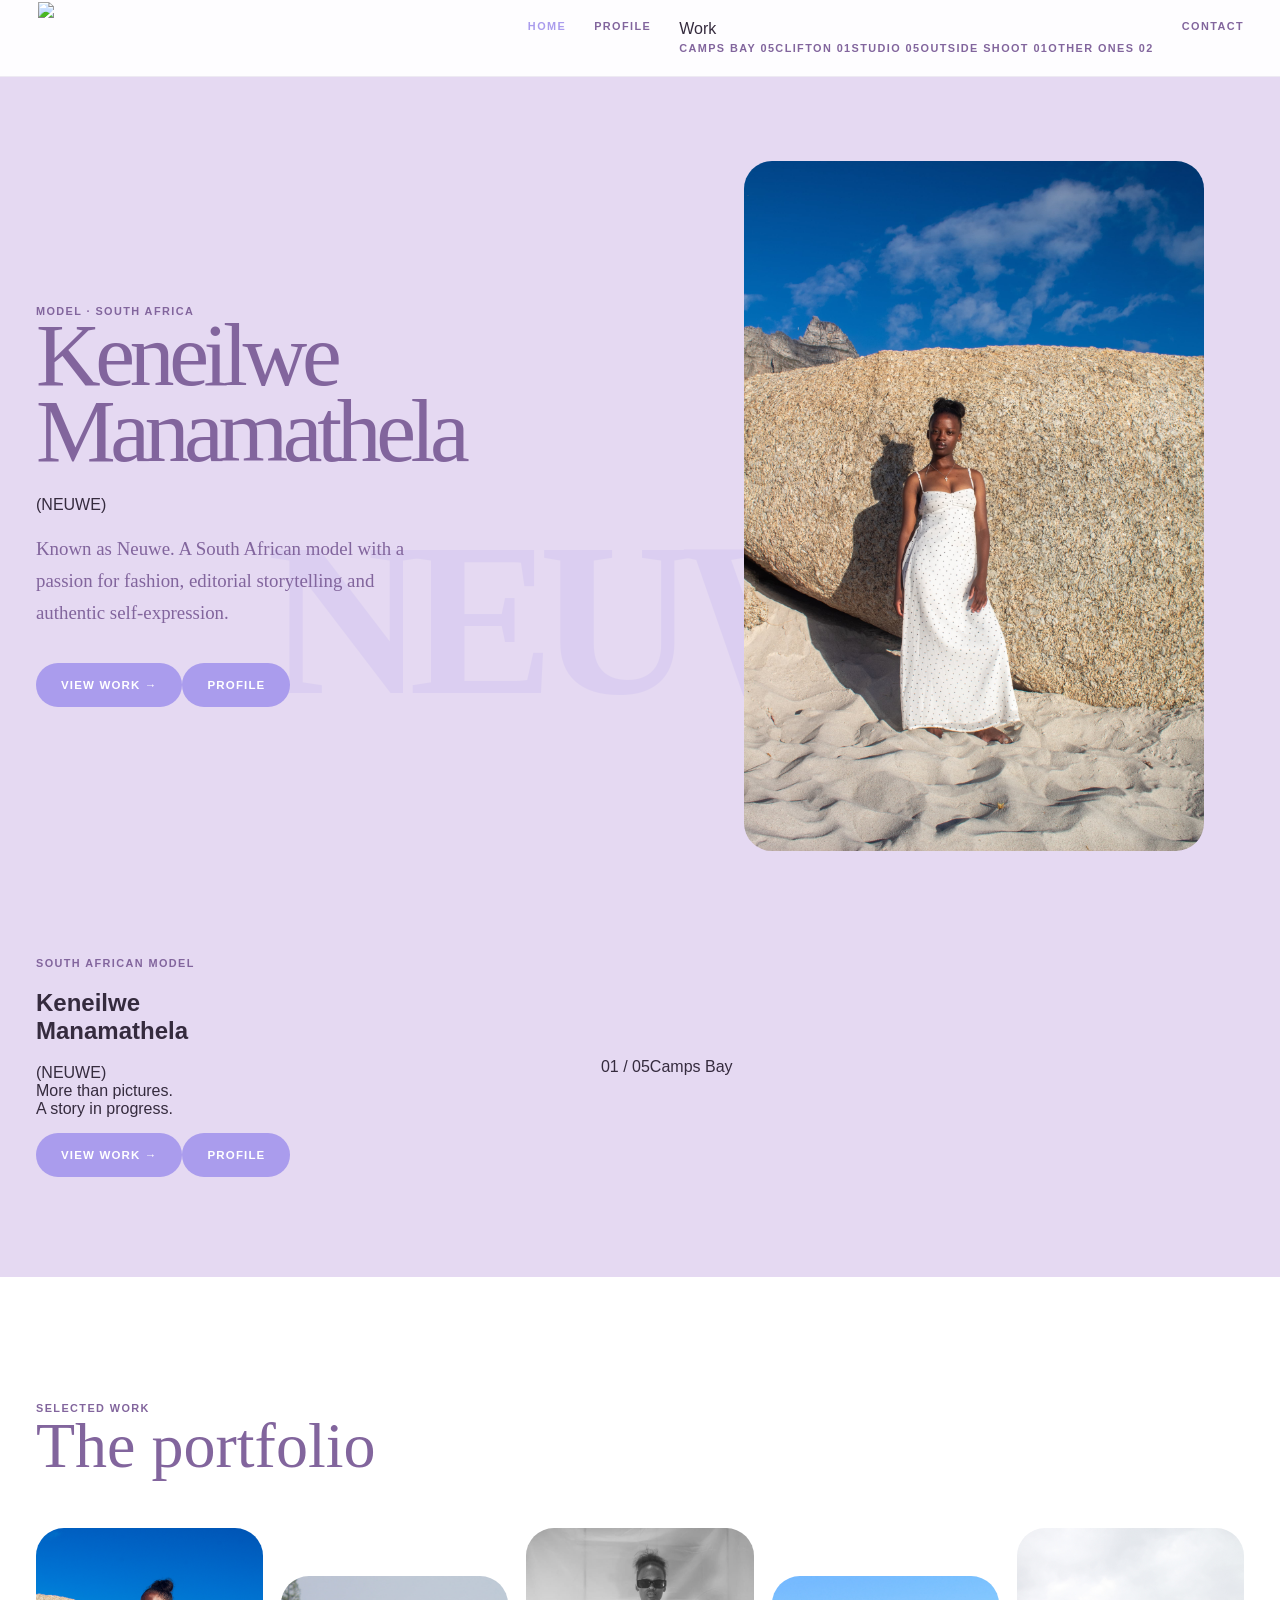
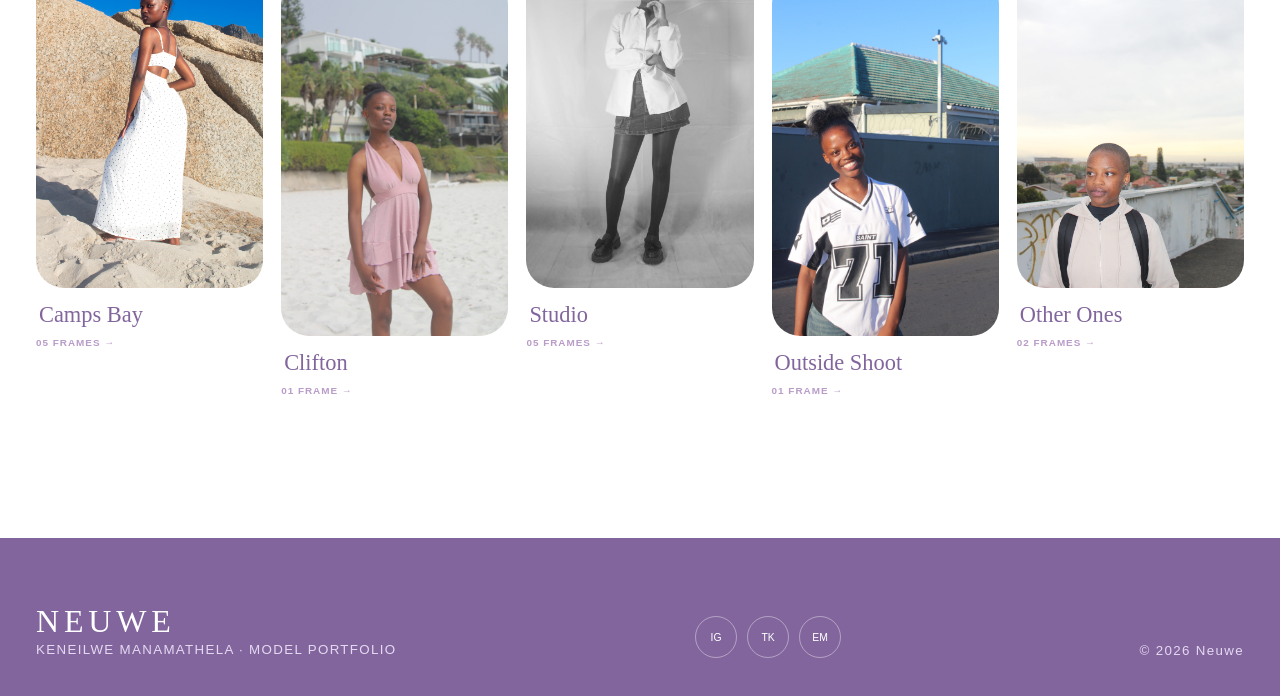
==== commit d281a56d: "Replace homepage Neuwe text with KM logo" ====
--- a/index.html
+++ b/index.html
@@ -1 +1,59 @@
-<!doctype html><html lang="en"><head><meta charset="utf-8"><meta name="viewport" content="width=device-width,initial-scale=1"><meta name="description" content="Neuwe - modeling portfolio"><title>Neuwe | Model Portfolio</title><link rel="stylesheet" href="style.css"></head><body class="home"><header class="site-header"><nav class="nav container"><a class="logo" href="index.html" aria-label="Neuwe home"><img src="images/logo/km-logo.png" alt="KM logo"></a><input class="toggle" id="navtoggle" type="checkbox"><label class="hamb" for="navtoggle"><span></span><span></span><span></span></label><div class="links"><a class="active" href="index.html">Home</a><a href="camps-bay.html">Camps Bay</a><a href="clifton.html">Clifton</a><a href="studio.html">Studio</a><a href="outside-shoot.html">Outside Shoot</a><a href="other-ones.html">Other Ones</a></div></nav></header><main><section class="hero"><div class="hero-in container"><div class="ghost">NEUWE</div><div class="hero-copy"><div class="eyebrow">MODEL · SOUTH AFRICA</div><h1>Poise in every <em>frame.</em></h1><p>A visual portfolio shaped by presence, movement and quiet confidence.</p><a class="button" href="#portfolio">Explore portfolio</a></div><figure class="hero-photo"><img src="images/camps-bay/1.jpg" alt="Neuwe standing against a boulder at Camps Bay"></figure></div></section><section class="preview" id="portfolio"><div class="container"><div class="section-head"><div><div class="eyebrow">SELECTED WORK</div><h2>The portfolio</h2></div></div><div class="cards"><a class="card" href="camps-bay.html"><div class="pic"><img src="images/camps-bay/2.jpg" alt="Camps Bay"></div><h3>Camps Bay</h3><span>05 frames →</span></a><a class="card" href="clifton.html"><div class="pic"><img src="images/clifton/1.jpg" alt="Clifton"></div><h3>Clifton</h3><span>01 frame →</span></a><a class="card" href="studio.html"><div class="pic"><img src="images/studio/1.jpg" alt="Studio"></div><h3>Studio</h3><span>05 frames →</span></a><a class="card" href="outside-shoot.html"><div class="pic"><img src="images/outside-shoot/1.jpg" alt="Outside Shoot"></div><h3>Outside Shoot</h3><span>01 frame →</span></a><a class="card" href="other-ones.html"><div class="pic"><img src="images/other-ones/1.jpg" alt="Other portraits"></div><h3>Other Ones</h3><span>02 frames →</span></a></div></div></section><section class="statement"><div class="container"><p>Every setting carries a different energy. <em>The intention is always to meet it.</em></p></div></section></main><footer><div class="foot container"><div><strong>NEUWE</strong><br><small>MODEL PORTFOLIO</small></div><div class="social"><a href="#">IG</a><a href="#">TK</a><a href="#">EM</a></div><small>© 2026 Neuwe</small></div></footer></body></html>+<!doctype html>
+<html lang="en">
+<head>
+  <meta charset="utf-8">
+  <meta name="viewport" content="width=device-width,initial-scale=1">
+  <meta name="description" content="Keneilwe Manamathela (Neuwe) — South African model portfolio">
+  <title>Keneilwe Manamathela | Neuwe</title>
+  <link rel="stylesheet" href="style.css">
+  <style>
+    .site-header .logo{width:76px;height:76px;display:flex;align-items:center;justify-content:center;flex:0 0 auto;font-size:0;letter-spacing:0}
+    .site-header .logo img{display:block;width:72px;height:72px;object-fit:contain;filter:saturate(1.18) contrast(1.08);transition:transform .25s ease}
+    .site-header .logo:hover img{transform:scale(1.04)}
+    @media(max-width:760px){.site-header .logo{width:72px;height:72px}.site-header .logo img{width:68px;height:68px;filter:saturate(1.25) contrast(1.1) drop-shadow(0 2px 7px rgba(53,43,62,.25))}}
+  </style>
+</head>
+<body class="home">
+<header class="site-header">
+  <nav class="nav container">
+    <a class="logo" href="index.html" aria-label="Neuwe home"><img src="https://raw.githubusercontent.com/Menzitheedoer/Keneilwe-Manamathela-/neuwe-portfolio-v1/images/logo/km-logo.png" alt="KM logo"></a>
+    <input class="toggle" id="navtoggle" type="checkbox">
+    <label class="hamb" for="navtoggle" aria-label="Open navigation"><span></span><span></span><span></span></label>
+    <div class="links">
+      <a class="active" href="index.html">Home</a>
+      <a href="profile.html">Profile</a>
+      <div class="work-nav"><span>Work</span><div class="work-menu"><a href="camps-bay.html">Camps Bay <b>05</b></a><a href="clifton.html">Clifton <b>01</b></a><a href="studio.html">Studio <b>05</b></a><a href="outside-shoot.html">Outside Shoot <b>01</b></a><a href="other-ones.html">Other Ones <b>02</b></a></div></div>
+      <a href="#contact">Contact</a>
+    </div>
+  </nav>
+</header>
+<main>
+  <section class="hero">
+    <div class="hero-in container">
+      <div class="ghost">NEUWE</div>
+      <div class="hero-copy">
+        <div class="eyebrow">MODEL · SOUTH AFRICA</div>
+        <h1>Keneilwe<br>Manamathela</h1>
+        <span class="nickname">(NEUWE)</span>
+        <p>Known as Neuwe. A South African model with a passion for fashion, editorial storytelling and authentic self-expression.</p>
+        <div class="hero-actions"><a class="button" href="#portfolio">View Work →</a><a class="button button-outline" href="profile.html">Profile</a></div>
+      </div>
+      <figure class="hero-photo"><img src="images/camps-bay/1.jpg" alt="Keneilwe Manamathela standing against a boulder at Camps Bay"></figure>
+      <div class="mobile-hero-copy">
+        <div class="eyebrow">SOUTH AFRICAN MODEL</div><h1>Keneilwe<br>Manamathela</h1><span>(NEUWE)</span>
+        <div class="mobile-tagline">More than pictures.<br>A story in progress.</div>
+        <div class="hero-actions"><a class="button" href="#portfolio">View Work →</a><a class="button button-outline" href="profile.html">Profile</a></div>
+      </div>
+      <div class="hero-index"><span>01 / 05</span><i></i><span>Camps Bay</span></div>
+    </div>
+  </section>
+  <section class="preview" id="portfolio"><div class="container"><div class="section-head"><div><div class="eyebrow">SELECTED WORK</div><h2>The portfolio</h2></div></div><div class="cards">
+    <a class="card" href="camps-bay.html"><div class="pic"><img src="images/camps-bay/2.jpg" alt="Camps Bay"></div><h3>Camps Bay</h3><span>05 frames →</span></a>
+    <a class="card" href="clifton.html"><div class="pic"><img src="images/clifton/1.jpg" alt="Clifton"></div><h3>Clifton</h3><span>01 frame →</span></a>
+    <a class="card" href="studio.html"><div class="pic"><img src="images/studio/1.jpg" alt="Studio"></div><h3>Studio</h3><span>05 frames →</span></a>
+    <a class="card" href="outside-shoot.html"><div class="pic"><img src="images/outside-shoot/1.jpg" alt="Outside Shoot"></div><h3>Outside Shoot</h3><span>01 frame →</span></a>
+    <a class="card" href="other-ones.html"><div class="pic"><img src="images/other-ones/1.jpg" alt="Other portraits"></div><h3>Other Ones</h3><span>02 frames →</span></a>
+  </div></div></section>
+</main>
+<footer id="contact"><div class="foot container"><div><strong>NEUWE</strong><br><small>KENEILWE MANAMATHELA · MODEL PORTFOLIO</small></div><div class="social"><a href="#">IG</a><a href="#">TK</a><a href="mailto:">EM</a></div><small>© 2026 Neuwe</small></div></footer>
+</body></html>
--- a/style.css
+++ b/style.css
@@ -1,40 +1 @@
-:root{--plum:#82659D;--lav:#E5D9F2;--mauve:#B99CC8;--lilac:#DEC0F1;--peri:#AA9CED;--blush:#EBD8D0;--ink:#352b3e;--serif:Georgia,'Times New Roman',serif;--r:28px}*{box-sizing:border-box}html{scroll-behavior:smooth}body{margin:0;color:var(--ink);font-family:Arial,sans-serif}img{display:block;width:100%}a{text-decoration:none;color:inherit}.container{width:min(1360px,calc(100% - 72px));margin:auto}.site-header{position:fixed;z-index:20;inset:0 0 auto;background:#fffffff2;border-bottom:1px solid #82659d20}.nav{height:76px;display:flex;align-items:center;justify-content:space-between}.logo{font:700 1.35rem var(--serif);letter-spacing:.18em;color:var(--plum)}.links{display:flex;align-items:center;gap:28px}.links>a,.work-nav>span,.back,.eyebrow{font-size:.68rem;font-weight:700;letter-spacing:.13em;text-transform:uppercase;color:var(--plum)}.links>a:hover,.links>a.active{color:var(--peri)}.work-nav{position:relative;cursor:pointer}.work-menu{position:absolute;top:22px;left:-24px;width:210px;padding:15px 20px;background:#f8f2fc;border-radius:0 0 16px 16px;box-shadow:0 18px 35px #82659d24;display:none}.work-nav:hover .work-menu{display:block}.work-menu a{display:flex;justify-content:space-between;padding:8px 0;color:var(--plum);font:1rem var(--serif)}.work-menu b{font:600 .65rem Arial}.toggle,.hamb{display:none}.home{background:var(--lav)}.hero{min-height:900px;padding:125px 0 70px;overflow:hidden;background:linear-gradient(125deg,var(--blush),var(--lav))}.hero-in{position:relative;min-height:700px;display:grid;grid-template-columns:.9fr 1.1fr;gap:6vw;align-items:center}.ghost{position:absolute;z-index:0;left:-1vw;top:4%;font:700 clamp(9rem,17vw,18rem)/.75 var(--serif);letter-spacing:-.07em;color:var(--peri);opacity:.14;white-space:nowrap}.hero-copy,.hero-photo{position:relative;z-index:1}.hero-copy h1{font:400 clamp(4rem,6vw,6.6rem)/.82 var(--serif);letter-spacing:-.055em;color:var(--plum);margin:12px 0 14px}.nickname{display:block;color:var(--mauve);letter-spacing:.2em;font-size:.8rem;margin-bottom:24px}.hero-copy p{max-width:440px;font:1.08rem/1.65 var(--serif);color:var(--plum)}.hero-actions{display:flex;gap:14px;margin-top:25px}.button{display:inline-flex;align-items:center;justify-content:center;min-width:145px;padding:16px 25px;border:1px solid var(--peri);border-radius:12px;background:var(--plum);color:#fff;font-size:.72rem;font-weight:700;letter-spacing:.05em}.button-outline{background:transparent;color:var(--plum)}.hero-photo{justify-self:end;width:min(100%,570px)}.hero-photo img{height:700px;object-fit:cover;object-position:center 28%;border-radius:var(--r)}.hero-index{position:absolute;left:0;right:0;bottom:0;z-index:3;display:flex;align-items:center;gap:18px;color:var(--plum);font-size:.65rem;font-weight:700;letter-spacing:.1em;text-transform:uppercase}.hero-index i{height:1px;background:var(--mauve);width:120px}.hero-index span:last-child{margin-left:auto}.mobile-hero-copy{display:none}.preview{padding:115px 0 130px;background:#fff}.section-head{margin-bottom:45px}.section-head h2{font:400 clamp(3.2rem,5vw,5.5rem)/1 var(--serif);color:var(--plum);margin:0}.cards{display:grid;grid-template-columns:repeat(5,1fr);gap:18px}.pic,.frame{overflow:hidden;border-radius:var(--r)}.card img{height:350px;object-fit:cover;transition:.4s}.card:nth-child(even){margin-top:48px}.card:hover img{transform:scale(1.035)}.card h3{font:400 1.4rem var(--serif);color:var(--plum);margin:14px 3px 4px}.card span{color:var(--mauve);font-size:.62rem;font-weight:700;letter-spacing:.1em;text-transform:uppercase}footer{padding:60px 0 38px;background:var(--plum);color:#fff}.foot{display:flex;justify-content:space-between;align-items:end}.foot strong{font:400 2rem var(--serif);letter-spacing:.15em}.foot small{color:var(--lav);letter-spacing:.1em}.social{display:flex;gap:10px}.social a{width:42px;height:42px;border:1px solid #ffffff66;border-radius:50%;display:grid;place-items:center;font-size:.65rem}.category{padding-top:76px}.cat-head{padding:86px 0 58px}.cat-head-in{display:flex;justify-content:space-between;align-items:end}.cat-head h1{font:400 clamp(4.2rem,8vw,8rem)/.85 var(--serif);letter-spacing:-.06em;color:var(--plum);margin:8px 0 0}.frame img{height:100%;object-fit:cover}.camps,.other{background:var(--lav)}.camps-main{padding-bottom:130px}.camps-hero{height:min(78vh,820px);margin-bottom:65px}.camps-grid{display:grid;grid-template-columns:1.1fr .9fr;gap:28px}.camps-grid .frame:nth-child(1){height:440px}.camps-grid .frame:nth-child(2){height:690px;margin-top:70px}.camps-grid .frame:nth-child(3){height:680px;margin-top:-180px}.camps-grid .frame:nth-child(4){height:420px}.clifton-main{padding-bottom:140px}.clifton-feature{padding:65px;background:var(--blush);border-radius:var(--r);display:grid;grid-template-columns:1.35fr .65fr;gap:70px;align-items:center}.clifton-feature .frame{height:720px}.feature-copy h2,.outside-copy h2{font:400 clamp(2.7rem,4vw,4.5rem)/1.05 var(--serif);color:var(--plum)}.feature-copy p,.outside-copy p,.studio-intro{font:1.1rem/1.8 var(--serif);color:var(--plum)}.studio .cat-head{background:var(--lav)}.studio-main{padding:90px 0 140px}.studio-intro{max-width:600px;margin:0 0 65px auto}.studio-grid{display:grid;grid-template-columns:repeat(12,1fr);gap:32px}.studio-grid .frame:nth-child(1){grid-column:1/8;height:700px}.studio-grid .frame:nth-child(2){grid-column:9/13;height:500px;margin-top:90px}.studio-grid .frame:nth-child(3){grid-column:1/5;height:510px;margin-top:55px}.studio-grid .frame:nth-child(4){grid-column:5/13;height:680px}.studio-grid .frame:nth-child(5){grid-column:3/11;height:740px}.studio-grid img{filter:grayscale(100%)}.outside{background:var(--blush)}.outside-main{padding:20px 0 140px}.outside-combo{display:grid;grid-template-columns:.7fr 1.3fr;gap:70px;align-items:center}.outside-copy{padding-left:35px}.outside-combo .frame{height:770px}.other-main{padding-bottom:145px}.pair{display:grid;grid-template-columns:1fr 1fr;gap:7vw;min-height:820px}.pair .frame{height:680px}.pair .frame:nth-child(2){margin-top:145px}.pair-note{max-width:620px;margin:50px auto;text-align:center;font:2rem/1.4 var(--serif);color:var(--plum)}
-@media(max-width:760px){body.home{background:var(--blush)}.container{width:calc(100% - 36px)}.site-header{background:transparent;border:0;position:absolute}.nav{height:84px}.logo{color:#fff;font-size:1.35rem;text-shadow:0 1px 10px #352b3e44}.hamb{display:flex;width:38px;height:38px;flex-direction:column;justify-content:center;align-items:flex-end;gap:5px;z-index:30}.hamb span{width:25px;height:2px;background:#fff;box-shadow:0 1px 8px #352b3e44}.toggle{position:absolute;opacity:0}.links{position:fixed;z-index:25;inset:0;padding:115px 34px 40px;background:var(--plum);display:none;flex-direction:column;align-items:flex-start;gap:19px;color:#fff}.links>a,.work-nav>span{font:400 1.8rem var(--serif);text-transform:none;letter-spacing:0;color:#fff}.work-nav{width:100%}.work-menu{position:static;display:block;background:none;box-shadow:none;width:100%;padding:10px 0 0 20px}.work-menu a{color:var(--lav);font:1rem Arial;padding:7px 0}.toggle:checked~.links{display:flex}.hero{height:100svh;min-height:720px;padding:0;background:var(--plum)}.hero-in{width:100%;height:100%;min-height:0;display:block;overflow:hidden}.ghost{z-index:2;left:auto;right:2%;top:14%;writing-mode:vertical-rl;transform:rotate(180deg);font-size:22vw;line-height:.75;color:var(--lilac);opacity:.58}.hero-copy{display:none}.hero-photo{position:absolute;inset:0;width:100%;height:100%;max-width:none;background:var(--plum);overflow:hidden}.hero-photo:after{content:"";position:absolute;inset:0;background:linear-gradient(to bottom,rgba(130,101,157,0) 0%,rgba(130,101,157,0) 43%,rgba(130,101,157,.12) 56%,rgba(130,101,157,.48) 72%,rgba(235,216,208,.90) 92%,var(--blush) 100%)}.hero-photo img{position:absolute;inset:0;width:100%;height:100%;max-height:none;border-radius:0;object-fit:cover;object-position:center 34%}.mobile-hero-copy{display:block;position:absolute;z-index:4;left:24px;right:24px;bottom:92px;color:#fff;text-shadow:0 1px 18px #352b3e66}.mobile-hero-copy .eyebrow{color:#fff;font-size:.62rem;letter-spacing:.22em}.mobile-hero-copy h1{font:400 clamp(2.7rem,12.5vw,4rem)/.87 var(--serif);letter-spacing:-.05em;margin:8px 0 10px}.mobile-hero-copy>span{letter-spacing:.25em;font-size:.75rem}.mobile-tagline{margin:20px 0 0;padding-top:16px;border-top:1px solid #ffffff88;width:max-content;max-width:100%;font:italic 1.65rem/1.08 var(--serif);color:var(--blush)}.mobile-hero-copy .hero-actions{gap:12px;margin-top:24px}.mobile-hero-copy .button{flex:1;min-width:0;padding:15px 10px;border-radius:999px;background:var(--peri);border-color:var(--peri);font-size:.78rem;text-shadow:none}.mobile-hero-copy .button-outline{background:rgba(235,216,208,.92);border-color:var(--blush);color:var(--plum)}.hero-index{left:24px;right:24px;bottom:25px;color:var(--plum);font-size:.63rem;text-shadow:none}.hero-index i{flex:1;width:auto;background:var(--mauve)}.preview{padding:78px 0 85px;background:var(--lav)}.cards{grid-template-columns:1fr 1fr;gap:28px 13px}.card:nth-child(even){margin-top:50px}.card img{height:245px}.foot{display:grid;gap:30px}.category{padding-top:66px}.category .site-header{background:var(--lav)}.cat-head{padding:55px 0 42px}.cat-head-in{flex-direction:column-reverse;align-items:flex-start;gap:25px}.cat-head h1{font-size:18vw}.camps-main{padding-bottom:85px}.camps-hero{width:100%;height:auto;aspect-ratio:4/5;margin:0 0 50px}.camps-hero img{object-position:center 30%}.camps-grid{display:flex;flex-direction:column;gap:46px}.camps-grid .frame:nth-child(1){width:100%;height:auto;aspect-ratio:16/10;margin:0}.camps-grid .frame:nth-child(1) img{object-position:center 38%}.camps-grid .frame:nth-child(2){width:78%;height:auto;aspect-ratio:4/5;margin:0 0 0 auto}.camps-grid .frame:nth-child(3){width:88%;height:auto;aspect-ratio:5/6;margin:0}.camps-grid .frame:nth-child(4){width:100%;height:auto;aspect-ratio:16/10;margin:0}.clifton-feature{padding:18px 18px 36px;display:flex;flex-direction:column}.clifton-feature .frame{height:540px}.studio-grid{display:flex;flex-direction:column;gap:42px}.studio-grid .frame:nth-child(1){width:92%;height:510px}.studio-grid .frame:nth-child(2){width:68%;height:390px;margin-left:auto}.studio-grid .frame:nth-child(3){width:72%;height:410px;margin:0}.studio-grid .frame:nth-child(4){height:480px}.studio-grid .frame:nth-child(5){width:84%;height:520px;margin:auto}.outside-combo{display:flex;flex-direction:column-reverse;gap:0}.outside-combo .frame{width:91%;height:560px;margin-left:auto}.outside-copy{width:88%;margin-top:-32px;padding:35px 26px;background:var(--lav);border-radius:22px;z-index:2}.other-main{padding:0 0 85px}.other-main .container{width:100%}.pair{display:grid;grid-template-columns:1fr;gap:0;min-height:0}.pair .frame{width:auto;height:auto;border-radius:0}.pair .frame:first-child{width:78%;aspect-ratio:4/5;margin:0 0 0 18px;border-radius:0 var(--r) var(--r) 0}.pair .frame:nth-child(2){position:static;width:78%;aspect-ratio:4/5;margin:-52px 18px 0 auto;border:8px solid var(--lav);border-radius:var(--r) 0 0 var(--r);z-index:2}.pair .frame:first-child img{object-position:center 32%}.pair .frame:nth-child(2) img{object-position:center 38%}.pair-note{width:calc(100% - 48px);margin:40px auto 0;text-align:left;font-size:1.45rem;line-height:1.35}}
-
-/* Mobile category galleries: preserve every photograph's native aspect ratio. Homepage rules above remain untouched. */
-@media(max-width:760px){
-.category .frame{height:auto!important;aspect-ratio:auto!important;overflow:hidden;border-radius:var(--r)}
-.category .frame img{width:100%;height:auto!important;max-width:100%;object-fit:contain!important;object-position:initial!important}
-
-/* Camps Bay — five-frame editorial rhythm */
-.camps-hero{width:92%;margin:0 auto 58px}
-.camps-grid{display:flex;flex-direction:column;gap:52px}
-.camps-grid .frame:nth-child(1){width:76%;margin:0!important;align-self:flex-start}
-.camps-grid .frame:nth-child(2){width:86%;margin:0!important;align-self:flex-end}
-.camps-grid .frame:nth-child(3){width:72%;margin:0!important;align-self:flex-start}
-.camps-grid .frame:nth-child(4){width:90%;margin:0!important;align-self:flex-end}
-
-/* Clifton — one quiet, centred feature */
-.clifton-feature{padding:28px 18px 38px;gap:30px}
-.clifton-feature .frame{width:92%;margin:0 auto}
-
-/* Studio — formal alternating editorial sequence */
-.studio-main{padding:70px 0 105px}
-.studio-grid{display:flex;flex-direction:column;gap:54px}
-.studio-grid .frame:nth-child(1){width:94%;margin:0;align-self:flex-start}
-.studio-grid .frame:nth-child(2){width:72%;margin:0;align-self:flex-end}
-.studio-grid .frame:nth-child(3){width:78%;margin:0;align-self:flex-start}
-.studio-grid .frame:nth-child(4){width:92%;margin:0;align-self:flex-end}
-.studio-grid .frame:nth-child(5){width:82%;margin:0 auto;align-self:center}
-
-/* Outside Shoot — single offset feature, no crop */
-.outside-combo{display:flex;flex-direction:column-reverse;gap:0}
-.outside-combo .frame{width:90%;margin:0 0 0 auto}
-
-/* Other Ones — two-frame closing spread without overlap or crop */
-.other-main{padding:0 0 90px}
-.other-main .container{width:100%}
-.pair{display:flex;flex-direction:column;gap:58px;min-height:0}
-.pair .frame:first-child{width:88%;margin:0 auto 0 18px;border-radius:var(--r)}
-.pair .frame:nth-child(2){position:static;width:78%;margin:0 18px 0 auto;border:0;border-radius:var(--r);z-index:auto}
-}
+:root{--plum:#82659D;--lav:#E5D9F2;--mauve:#B99CC8;--lilac:#DEC0F1;--peri:#AA9CED;--blush:#EBD8D0;--ink:#352b3e;--serif:Georgia,'Times New Roman',serif;--r:28px}*{box-sizing:border-box}html{scroll-behavior:smooth}body{margin:0;color:var(--ink);font-family:Arial,sans-serif}img{display:block;width:100%}a{text-decoration:none;color:inherit}.container{width:min(1360px,calc(100% - 72px));margin:auto}.site-header{position:fixed;z-index:20;inset:0 0 auto;background:#fffffff0;border-bottom:1px solid #82659d20}.nav{height:76px;display:flex;align-items:center;justify-content:space-between}.logo{width:72px;height:72px;display:flex;align-items:center;justify-content:center;flex:0 0 auto}.logo img{width:68px;height:68px;object-fit:contain;filter:saturate(1.12) contrast(1.06);transition:transform .25s ease}.logo:hover img{transform:scale(1.04)}.links{display:flex;gap:28px}.links a,.back,.eyebrow{font-size:.68rem;font-weight:700;letter-spacing:.13em;text-transform:uppercase;color:var(--plum)}.links a:hover,.links a.active{color:var(--peri)}.toggle,.hamb{display:none}.home{background:var(--lav)}.hero{min-height:900px;padding:145px 0 100px;overflow:hidden}.hero-in{position:relative;min-height:670px;display:grid;grid-template-columns:.85fr 1.15fr;gap:7vw;align-items:center}.ghost{position:absolute;z-index:0;left:50%;top:46%;transform:translate(-50%,-50%);font:700 clamp(9rem,17vw,18rem)/.7 var(--serif);letter-spacing:-.07em;color:var(--peri);opacity:.16;white-space:nowrap}.hero-copy,.hero-photo{position:relative;z-index:1}.hero-copy h1{font:400 clamp(4.4rem,7vw,7.4rem)/.84 var(--serif);letter-spacing:-.06em;color:var(--plum);margin:0 0 28px}.hero-copy h1 em{display:block;color:var(--mauve);font-weight:400}.hero-copy p{max-width:390px;font:1.18rem/1.7 var(--serif);color:var(--plum)}.button{display:inline-block;margin-top:15px;padding:16px 25px;border-radius:999px;background:var(--peri);color:#fff;font-size:.72rem;font-weight:700;letter-spacing:.1em;text-transform:uppercase}.hero-photo{justify-self:end;max-width:610px}.hero-photo img{height:690px;object-fit:cover;object-position:center 28%;border-radius:var(--r)}.preview{padding:125px 0 140px;background:#fff}.section-head{margin-bottom:50px}.section-head h2{font:400 clamp(3.2rem,5vw,5.5rem)/1 var(--serif);color:var(--plum);margin:0}.cards{display:grid;grid-template-columns:repeat(5,1fr);gap:18px}.pic,.frame{overflow:hidden;border-radius:var(--r)}.card img{height:360px;object-fit:cover;transition:.4s}.card:nth-child(even){margin-top:48px}.card:hover img{transform:scale(1.035)}.card h3{font:400 1.4rem var(--serif);color:var(--plum);margin:14px 3px 4px}.card span{color:var(--mauve);font-size:.62rem;font-weight:700;letter-spacing:.1em;text-transform:uppercase}.statement{padding:120px 0;background:var(--blush)}.statement p{max-width:950px;margin:auto;font:400 clamp(2.5rem,4vw,4.6rem)/1.08 var(--serif);color:var(--plum)}.statement em{color:var(--mauve)}footer{padding:65px 0 38px;background:var(--plum);color:#fff}.foot{display:flex;justify-content:space-between;align-items:end}.foot strong{font:400 2rem var(--serif);letter-spacing:.15em}.foot small{color:var(--lav);letter-spacing:.1em}.social{display:flex;gap:10px}.social a{width:42px;height:42px;border:1px solid #ffffff66;border-radius:50%;display:grid;place-items:center;font-size:.65rem}.category{padding-top:76px}.cat-head{padding:86px 0 58px}.cat-head-in{display:flex;justify-content:space-between;align-items:end}.cat-head h1{font:400 clamp(4.2rem,8vw,8rem)/.85 var(--serif);letter-spacing:-.06em;color:var(--plum);margin:8px 0 0}.frame img{height:100%;object-fit:cover}.camps,.other{background:var(--lav)}.camps-main{padding-bottom:130px}.camps-hero{height:min(78vh,820px);margin-bottom:65px}.camps-grid{display:grid;grid-template-columns:1.1fr .9fr;gap:28px}.camps-grid .frame:nth-child(1){height:440px}.camps-grid .frame:nth-child(2){height:690px;margin-top:70px}.camps-grid .frame:nth-child(3){height:680px;margin-top:-180px}.camps-grid .frame:nth-child(4){height:420px}.clifton-main{padding-bottom:140px}.clifton-feature{padding:65px;background:var(--blush);border-radius:var(--r);display:grid;grid-template-columns:1.35fr .65fr;gap:70px;align-items:center}.clifton-feature .frame{height:720px}.feature-copy h2,.outside-copy h2{font:400 clamp(2.7rem,4vw,4.5rem)/1.05 var(--serif);color:var(--plum)}.feature-copy p,.outside-copy p,.studio-intro{font:1.1rem/1.8 var(--serif);color:var(--plum)}.studio .cat-head{background:var(--lav)}.studio-main{padding:90px 0 140px}.studio-intro{max-width:600px;margin:0 0 65px auto}.studio-grid{display:grid;grid-template-columns:repeat(12,1fr);gap:32px}.studio-grid .frame:nth-child(1){grid-column:1/8;height:700px}.studio-grid .frame:nth-child(2){grid-column:9/13;height:500px;margin-top:90px}.studio-grid .frame:nth-child(3){grid-column:1/5;height:510px;margin-top:55px}.studio-grid .frame:nth-child(4){grid-column:5/13;height:680px}.studio-grid .frame:nth-child(5){grid-column:3/11;height:740px}.studio-grid img{filter:grayscale(100%)}.outside{background:var(--blush)}.outside-main{padding:20px 0 140px}.outside-combo{display:grid;grid-template-columns:.7fr 1.3fr;gap:70px;align-items:center}.outside-copy{padding-left:35px}.outside-combo .frame{height:770px}.other-main{padding-bottom:145px}.pair{display:grid;grid-template-columns:1fr 1fr;gap:7vw;min-height:820px}.pair .frame{height:680px}.pair .frame:nth-child(2){margin-top:145px}.pair-note{max-width:620px;margin:50px auto;text-align:center;font:2rem/1.4 var(--serif);color:var(--plum)}@media(max-width:760px){.container{width:calc(100% - 32px)}.nav{height:66px}.logo{width:60px;height:60px}.logo img{width:58px;height:58px}.links{position:fixed;inset:66px 0 auto;padding:28px 24px;background:var(--lav);display:none;flex-direction:column}.links a{padding:11px 0;font:400 1.4rem var(--serif);text-transform:none;letter-spacing:0}.hamb{display:flex;width:34px;height:34px;flex-direction:column;justify-content:center;align-items:flex-end;gap:5px}.hamb span{width:23px;height:1.5px;background:var(--plum)}.toggle{position:absolute;opacity:0}.toggle:checked~.links{display:flex}.hero{min-height:0;padding:95px 0 70px}.hero-in{display:flex;flex-direction:column;gap:28px;min-height:0}.ghost{top:35px;right:-3px;left:auto;transform:none;writing-mode:vertical-rl;font-size:24vw}.hero-photo{order:1;width:calc(100% - 42px);margin-right:auto}.hero-photo img{height:125vw;max-height:590px}.hero-copy{order:2}.hero-copy h1{font-size:16vw}.cards{grid-template-columns:1fr 1fr;gap:28px 13px}.card:nth-child(even){margin-top:50px}.card img{height:245px}.preview,.statement{padding:80px 0}.statement p{font-size:9vw}.foot{display:grid;gap:30px}.category{padding-top:66px}.cat-head{padding:55px 0 42px}.cat-head-in{flex-direction:column-reverse;align-items:flex-start;gap:25px}.cat-head h1{font-size:18vw}.camps-main{padding-bottom:85px}.camps-hero{width:94%;height:520px;margin:0 0 45px auto}.camps-grid{display:flex;flex-direction:column;gap:38px}.camps-grid .frame:nth-child(1){width:76%;height:390px}.camps-grid .frame:nth-child(2){width:88%;height:500px;margin-left:auto}.camps-grid .frame:nth-child(3){height:430px;margin:0}.camps-grid .frame:nth-child(4){width:72%;height:400px;margin-left:auto}.clifton-feature{padding:18px 18px 36px;display:flex;flex-direction:column}.clifton-feature .frame{height:540px}.studio-grid{display:flex;flex-direction:column;gap:42px}.studio-grid .frame:nth-child(1){width:92%;height:510px}.studio-grid .frame:nth-child(2){width:68%;height:390px;margin-left:auto}.studio-grid .frame:nth-child(3){width:72%;height:410px;margin:0}.studio-grid .frame:nth-child(4){height:480px}.studio-grid .frame:nth-child(5){width:84%;height:520px;margin:auto}.outside-combo{display:flex;flex-direction:column-reverse;gap:0}.outside-combo .frame{width:91%;height:560px;margin-left:auto}.outside-copy{width:88%;margin-top:-32px;padding:35px 26px;background:var(--lav);border-radius:22px;z-index:2}.pair{position:relative;display:block;min-height:760px}.pair .frame:first-child{width:82%;height:500px}.pair .frame:nth-child(2){position:absolute;right:0;bottom:0;width:67%;height:420px;margin:0;border:7px solid var(--lav)}.pair-note{font-size:1.6rem}}
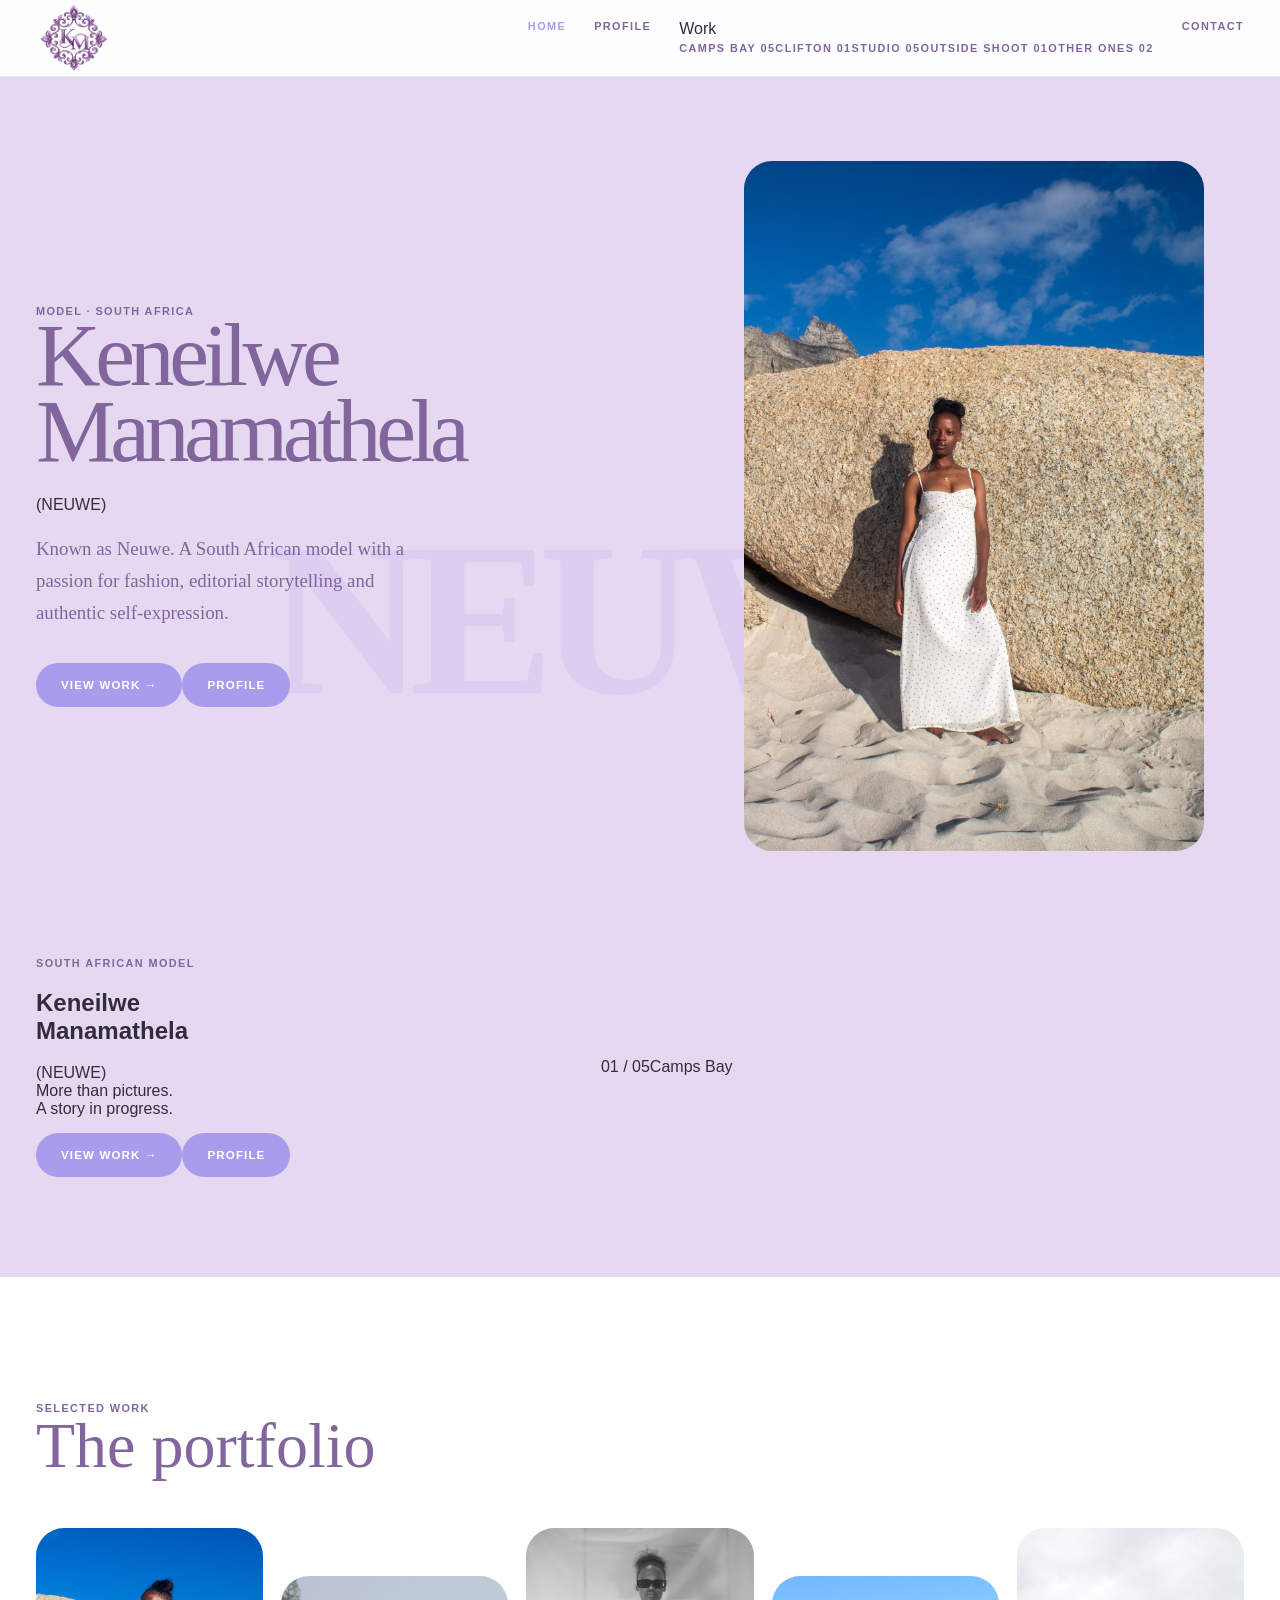
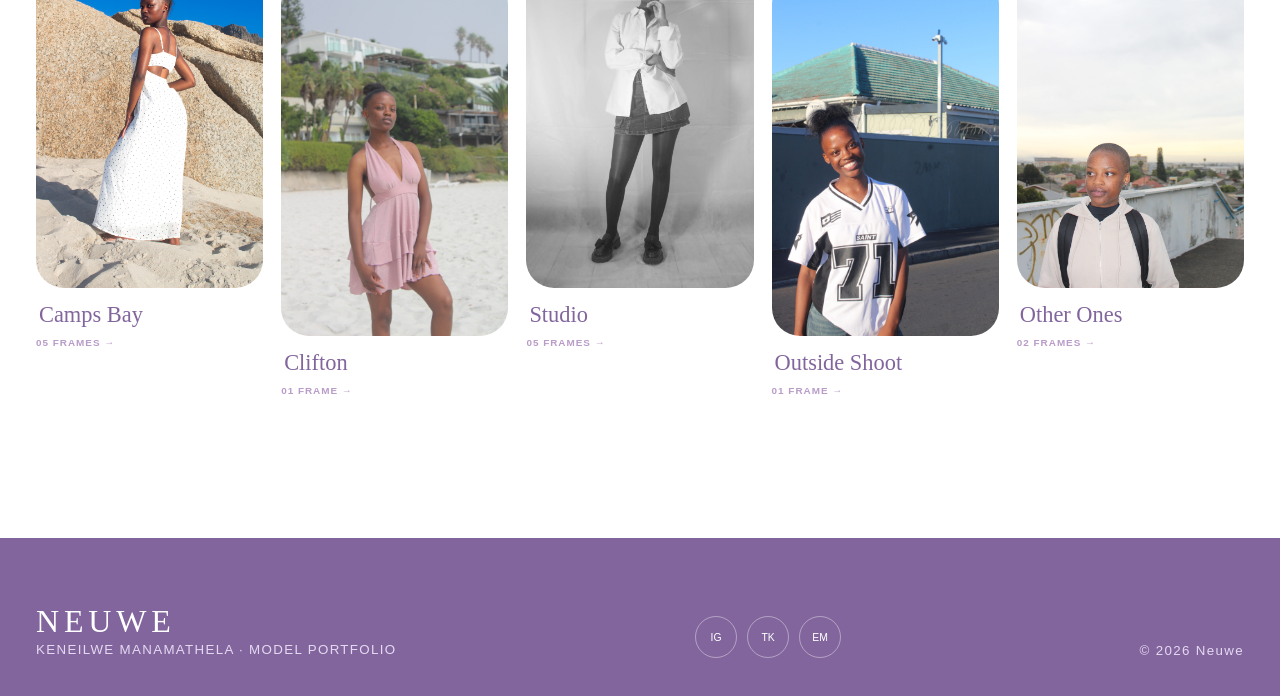
==== commit 60814570: "Use refined local KM logo on homepage" ====
--- a/index.html
+++ b/index.html
@@ -8,15 +8,15 @@
   <link rel="stylesheet" href="style.css">
   <style>
     .site-header .logo{width:76px;height:76px;display:flex;align-items:center;justify-content:center;flex:0 0 auto;font-size:0;letter-spacing:0}
-    .site-header .logo img{display:block;width:72px;height:72px;object-fit:contain;filter:saturate(1.18) contrast(1.08);transition:transform .25s ease}
+    .site-header .logo img{display:block;width:72px;height:72px;object-fit:contain;transition:transform .25s ease}
     .site-header .logo:hover img{transform:scale(1.04)}
-    @media(max-width:760px){.site-header .logo{width:72px;height:72px}.site-header .logo img{width:68px;height:68px;filter:saturate(1.25) contrast(1.1) drop-shadow(0 2px 7px rgba(53,43,62,.25))}}
+    @media(max-width:760px){.site-header .logo{width:72px;height:72px}.site-header .logo img{width:68px;height:68px}}
   </style>
 </head>
 <body class="home">
 <header class="site-header">
   <nav class="nav container">
-    <a class="logo" href="index.html" aria-label="Neuwe home"><img src="https://raw.githubusercontent.com/Menzitheedoer/Keneilwe-Manamathela-/neuwe-portfolio-v1/images/logo/km-logo.png" alt="KM logo"></a>
+    <a class="logo" href="index.html" aria-label="Neuwe home"><img src="images/logo/km-logo.png" alt="KM logo"></a>
     <input class="toggle" id="navtoggle" type="checkbox">
     <label class="hamb" for="navtoggle" aria-label="Open navigation"><span></span><span></span><span></span></label>
     <div class="links">
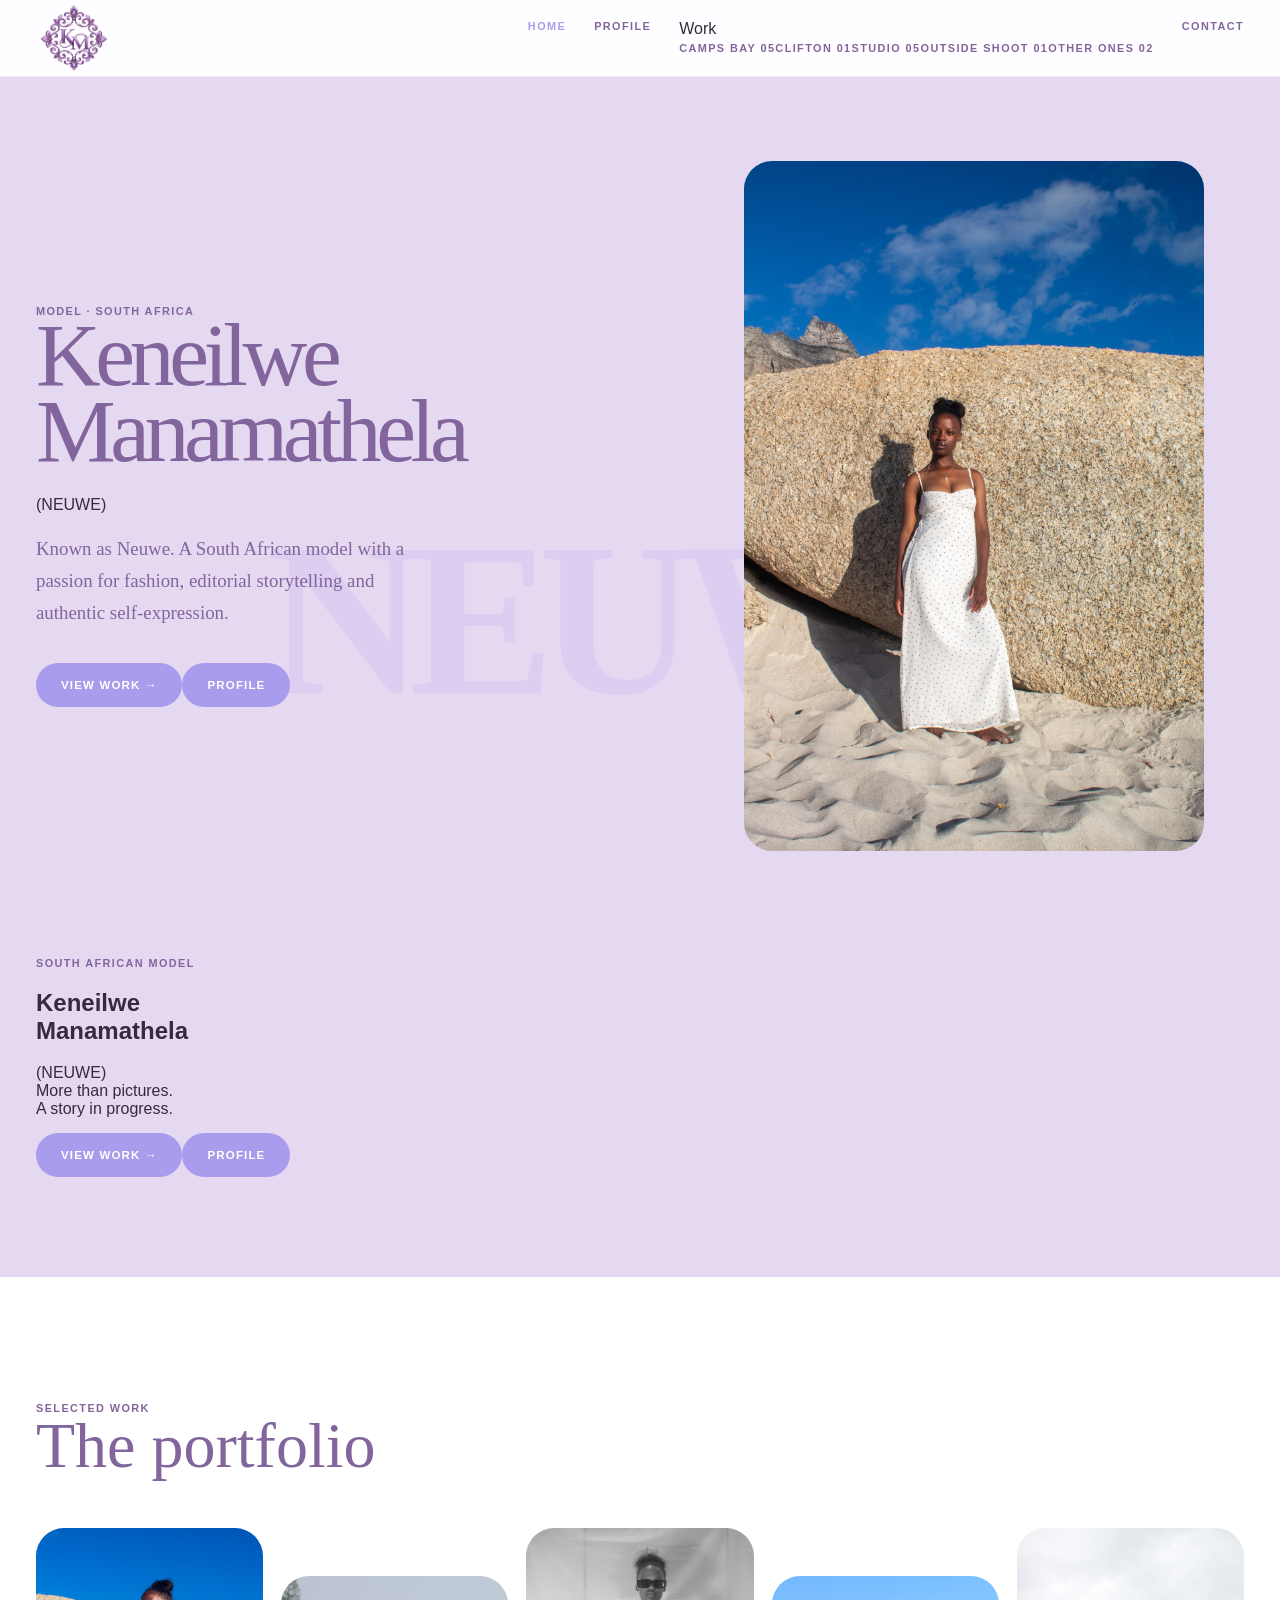
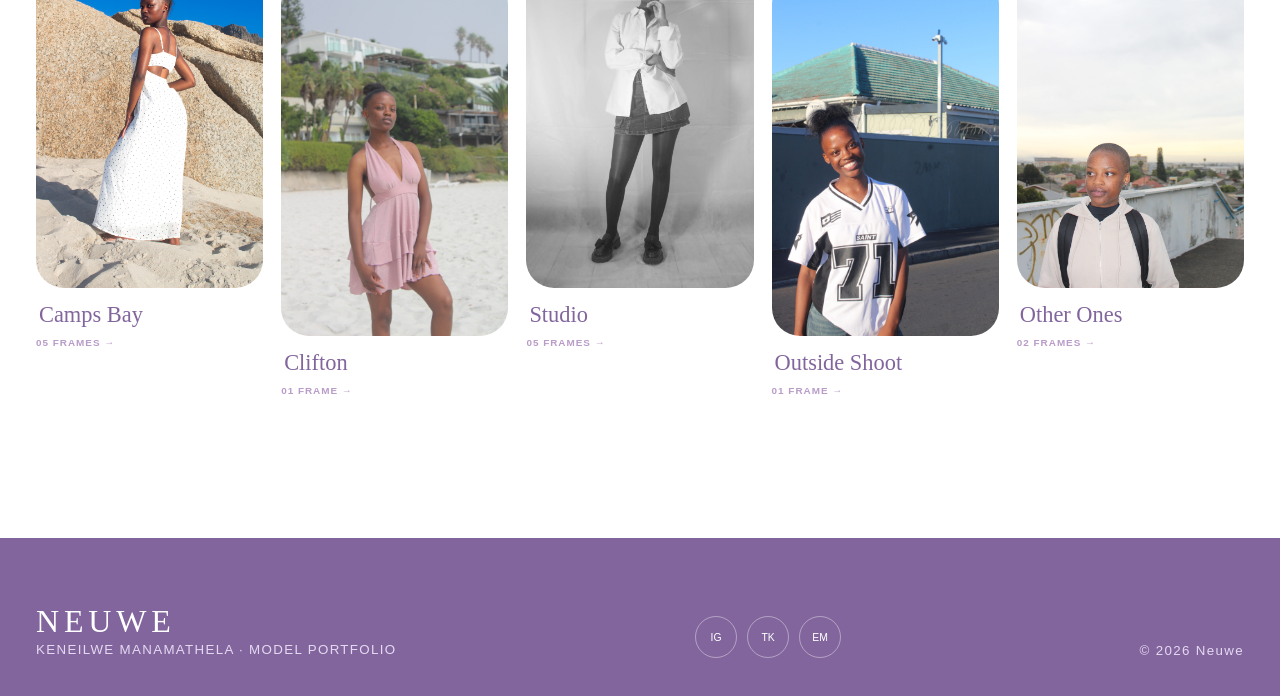
==== commit 5bf9ef59: "Remove homepage hero index" ====
--- a/index.html
+++ b/index.html
@@ -44,7 +44,6 @@
         <div class="mobile-tagline">More than pictures.<br>A story in progress.</div>
         <div class="hero-actions"><a class="button" href="#portfolio">View Work →</a><a class="button button-outline" href="profile.html">Profile</a></div>
       </div>
-      <div class="hero-index"><span>01 / 05</span><i></i><span>Camps Bay</span></div>
     </div>
   </section>
   <section class="preview" id="portfolio"><div class="container"><div class="section-head"><div><div class="eyebrow">SELECTED WORK</div><h2>The portfolio</h2></div></div><div class="cards">
